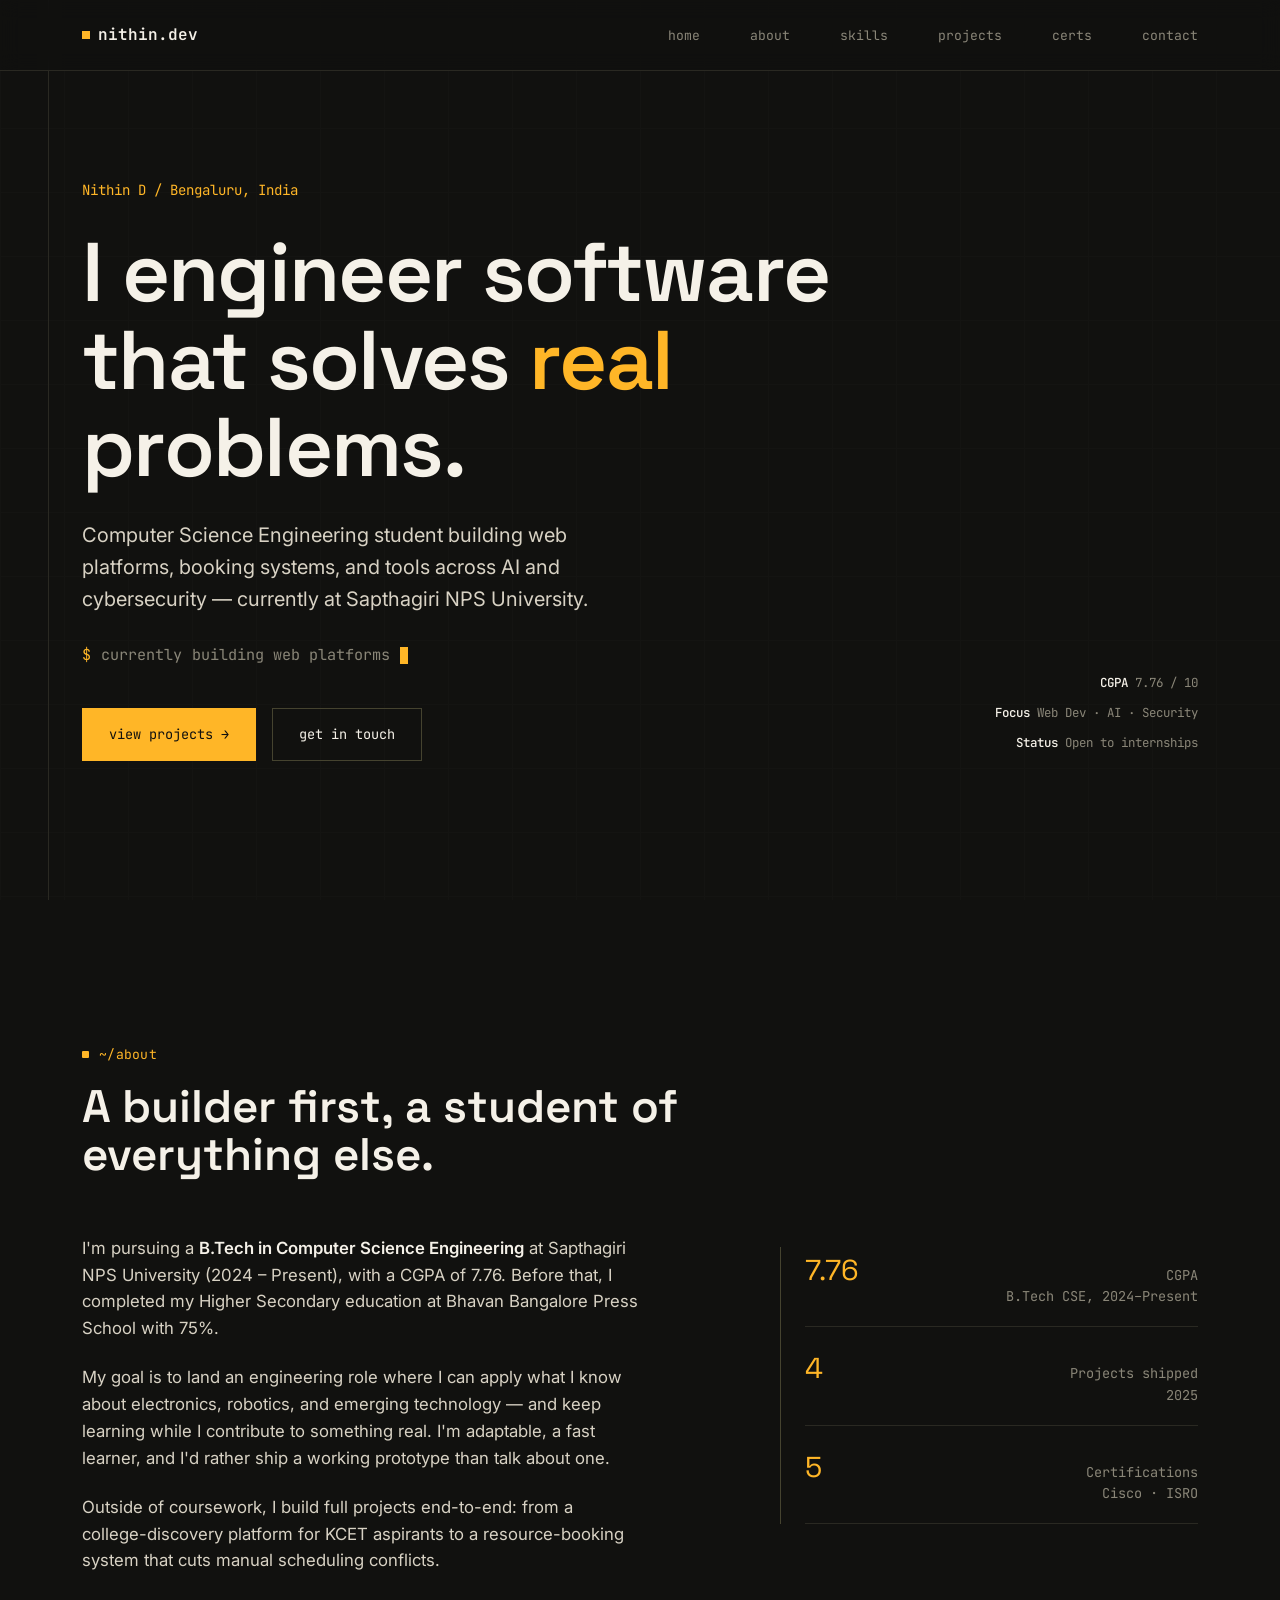
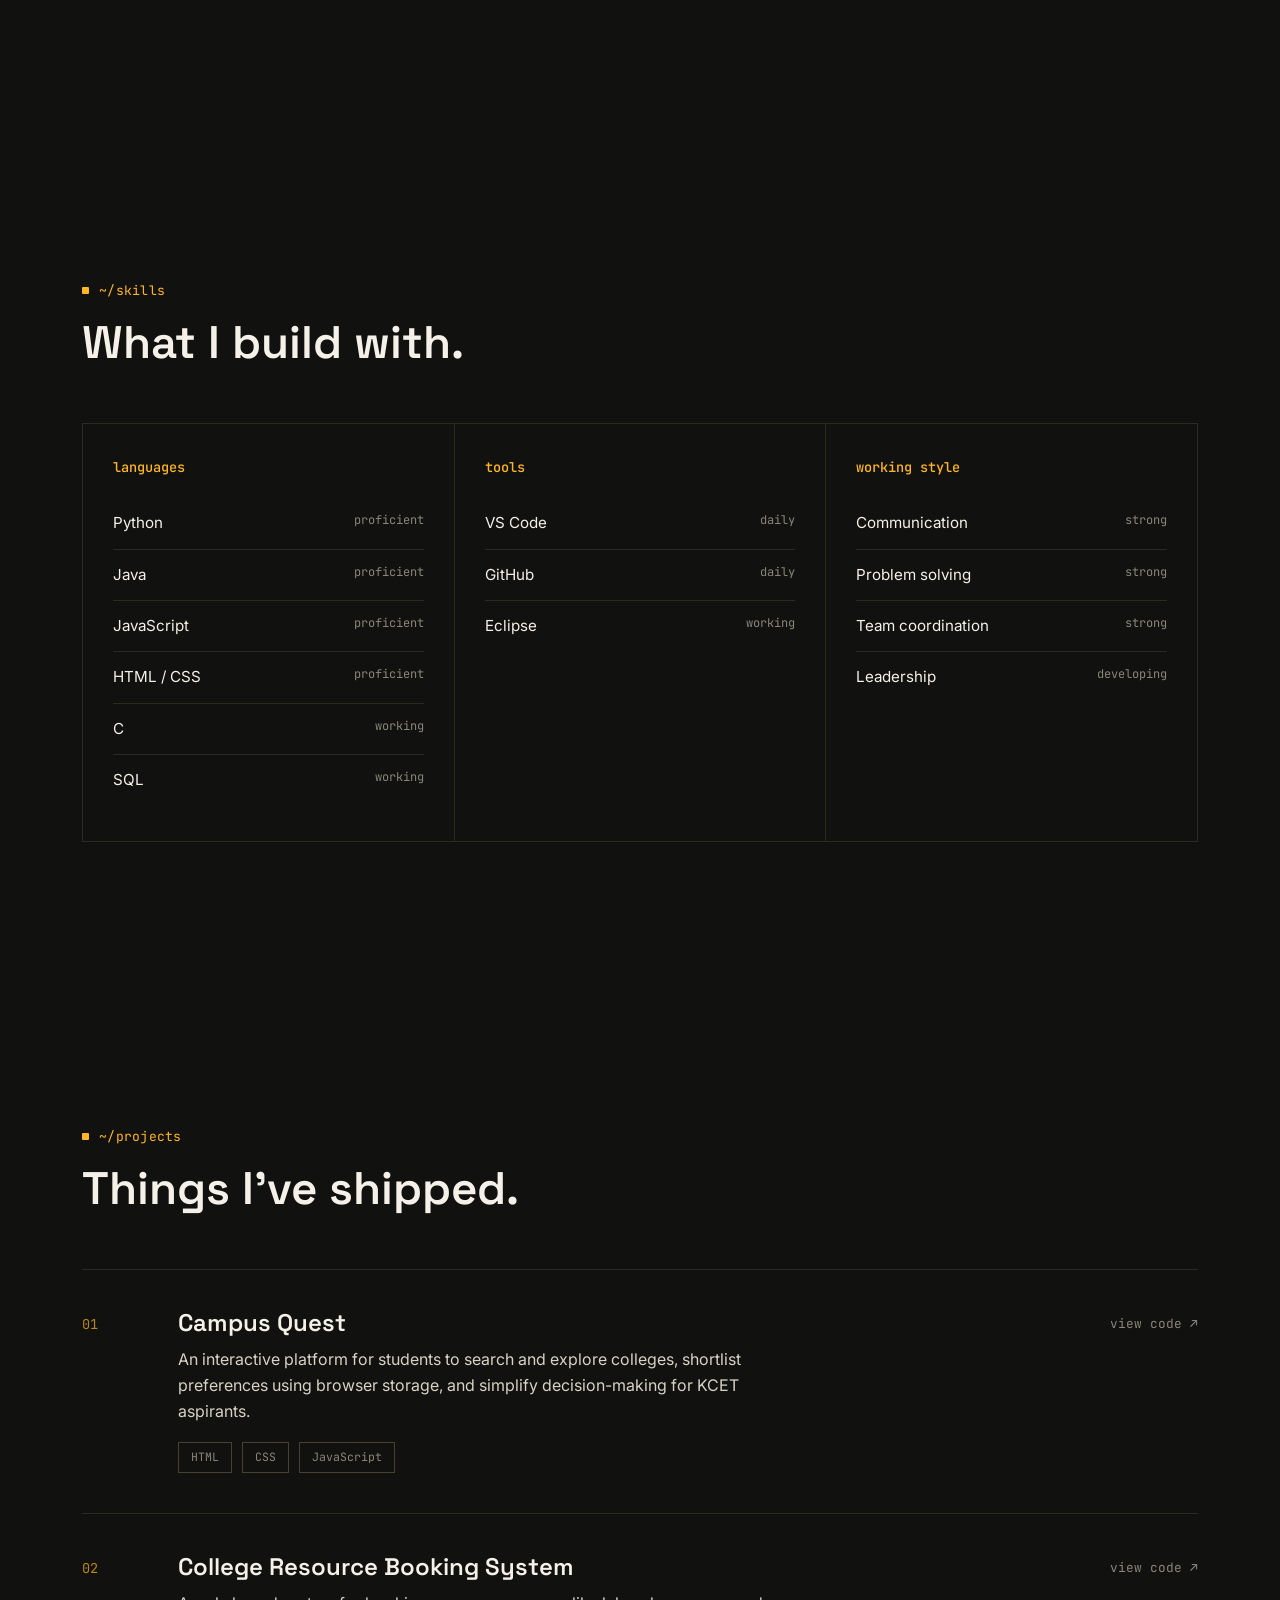
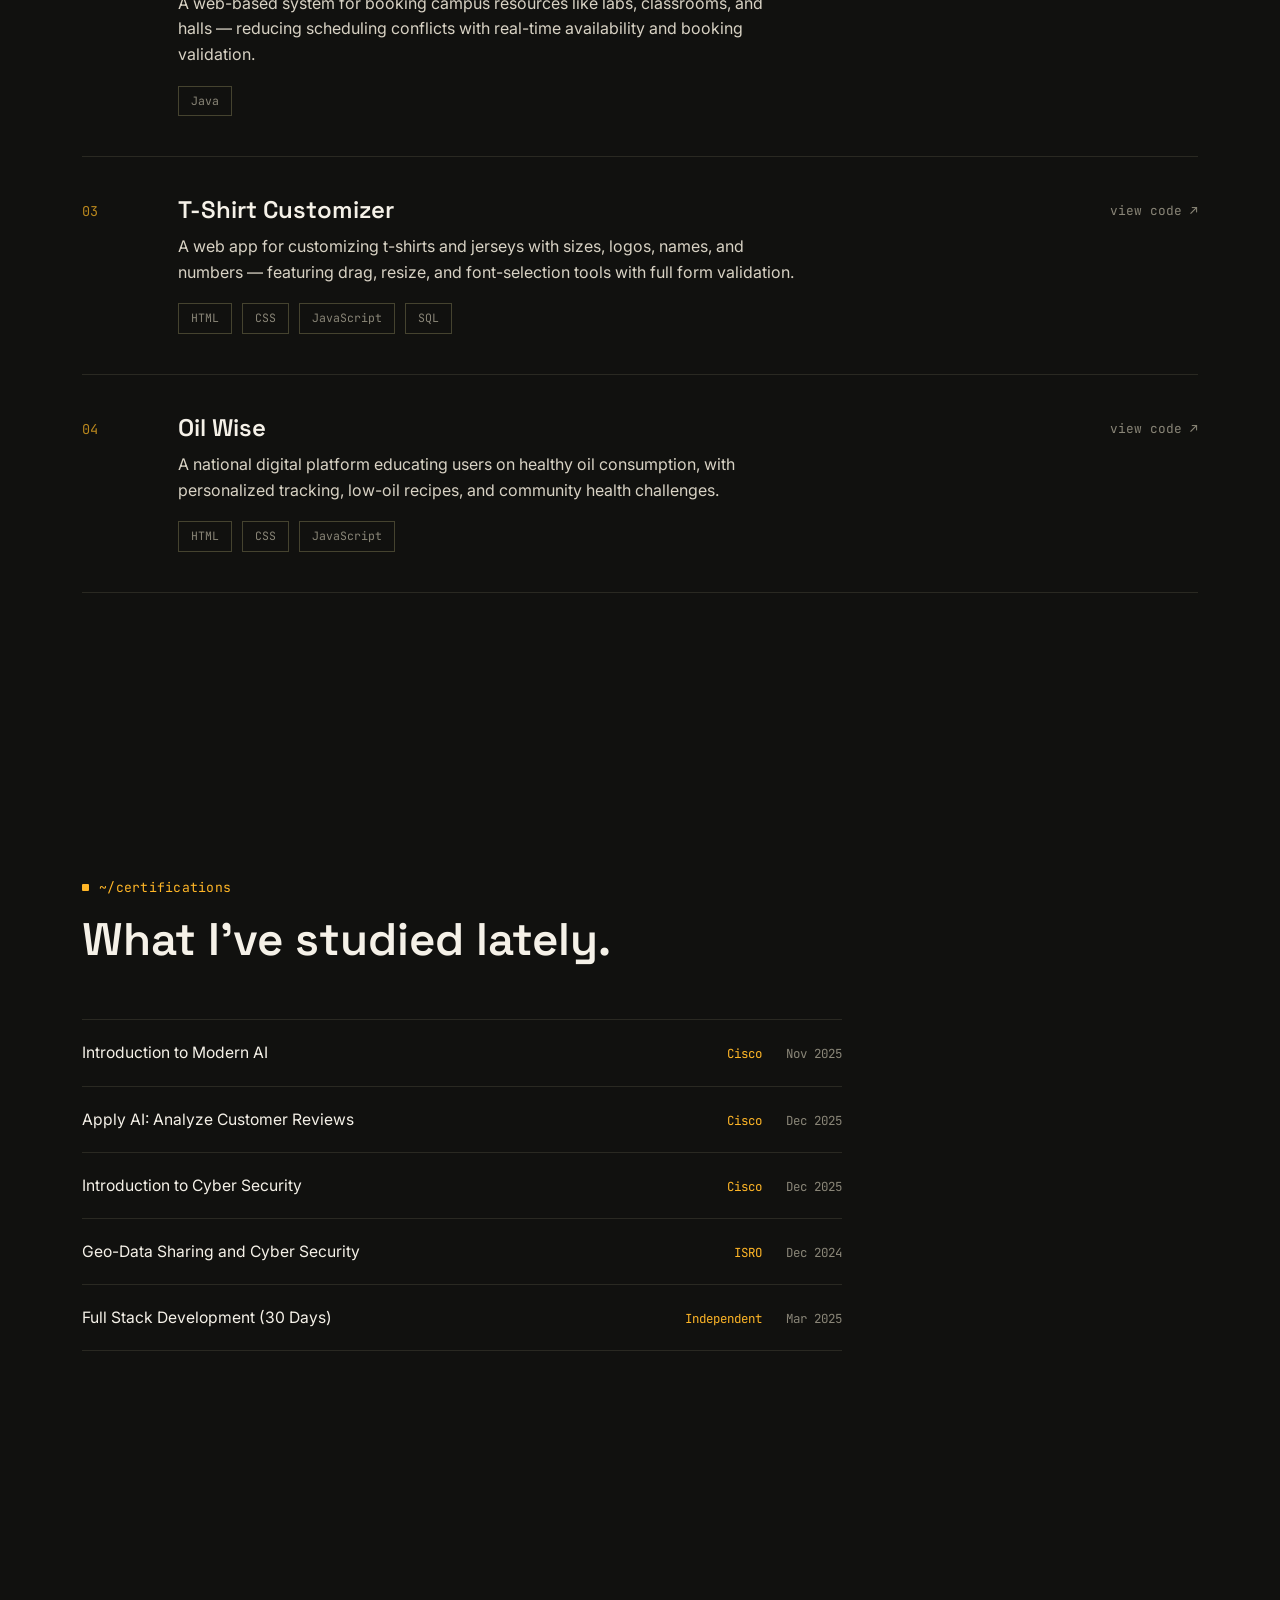
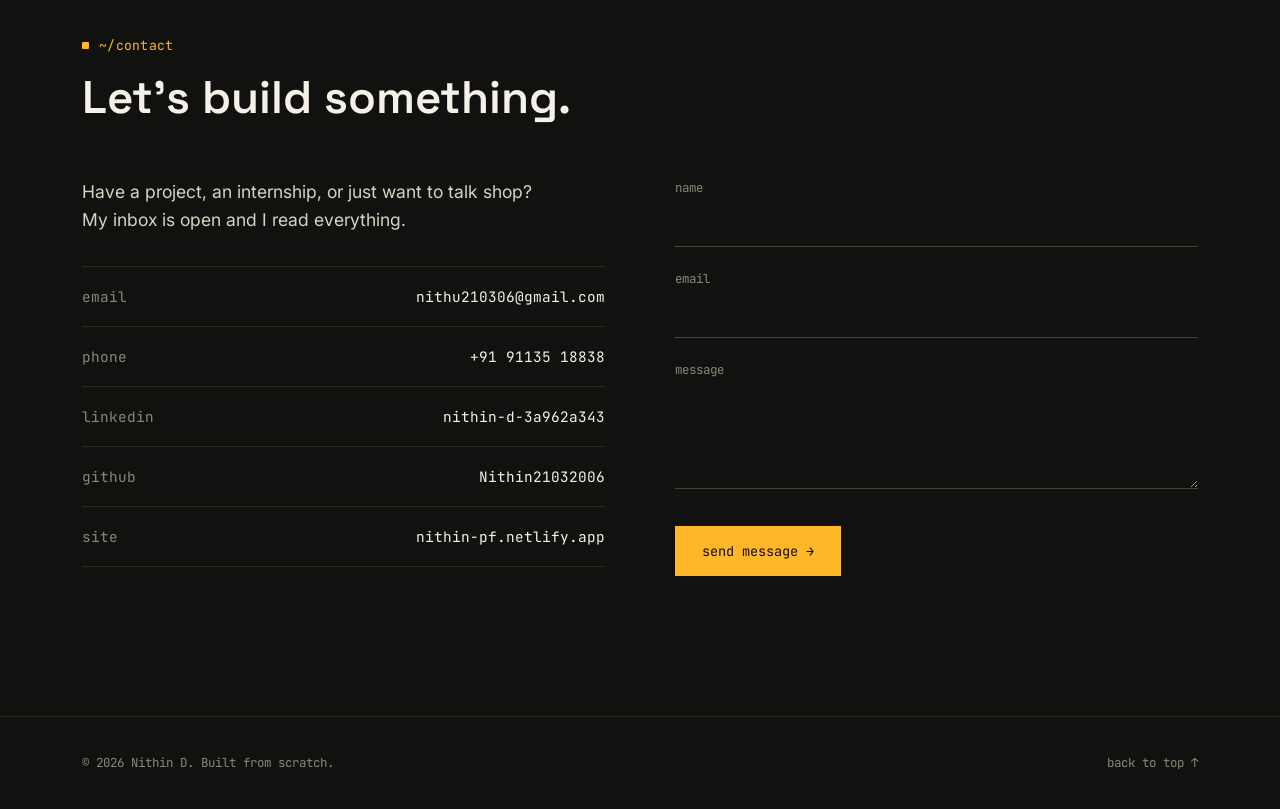
==== index.html @ 2181311d "Add files via upload" ====
<!DOCTYPE html>
<html lang="en">
<head>
<meta charset="UTF-8">
<meta name="viewport" content="width=device-width, initial-scale=1.0">
<title>Nithin D — Software Engineer in Training</title>
<meta name="description" content="Portfolio of Nithin D, a Computer Science Engineering student building web platforms across AI, cybersecurity, and emerging technology.">

<link rel="preconnect" href="https://fonts.googleapis.com">
<link rel="preconnect" href="https://fonts.gstatic.com" crossorigin>
<link href="https://fonts.googleapis.com/css2?family=Space+Grotesk:wght@500;600;700&family=Inter:wght@400;500;600&family=JetBrains+Mono:wght@400;500;600&display=swap" rel="stylesheet">
<link rel="stylesheet" href="style.css">
</head>
<body>

<div class="railguide" aria-hidden="true"></div>

<!-- Navbar -->
<nav class="navbar">
    <div class="nav-container">
        <div class="nav-logo"><a href="#home"><span class="blip" aria-hidden="true"></span>nithin.dev</a></div>
        <ul class="nav-menu" id="nav-menu">
            <li><a href="#home" class="nav-link">home</a></li>
            <li><a href="#about" class="nav-link">about</a></li>
            <li><a href="#skills" class="nav-link">skills</a></li>
            <li><a href="#projects" class="nav-link">projects</a></li>
            <li><a href="#certifications" class="nav-link">certs</a></li>
            <li><a href="#contact" class="nav-link">contact</a></li>
        </ul>
        <div class="nav-toggle" id="nav-toggle" role="button" aria-label="Toggle menu">
            <span class="bar"></span>
            <span class="bar"></span>
            <span class="bar"></span>
        </div>
    </div>
</nav>

<!-- Hero -->
<section class="hero" id="home">
    <div class="container">
        <div class="hero-grid">
            <div>
                <span class="hero-kicker">Nithin D / Bengaluru, India</span>
                <h1 class="hero-title">
                    <span class="line">I engineer software</span>
                    <span class="line">that solves <span class="accent-text">real</span> problems.</span>
                </h1>
                <p class="hero-sub">
                    Computer Science Engineering student building web platforms, booking systems,
                    and tools across AI and cybersecurity — currently at Sapthagiri NPS University.
                </p>
                <div class="status-line">
                    <span class="prompt">$</span>
                    <span>currently</span>
                    <span id="status-text"></span><span class="cursor" aria-hidden="true"></span>
                </div>
                <div class="hero-actions">
                    <a href="#projects" class="btn btn-primary">view projects →</a>
                    <a href="#contact" class="btn btn-secondary">get in touch</a>
                </div>
            </div>
            <div class="hero-meta">
                <span><strong>CGPA</strong> 7.76 / 10</span>
                <span><strong>Focus</strong> Web Dev · AI · Security</span>
                <span><strong>Status</strong> Open to internships</span>
            </div>
        </div>
    </div>
</section>

<!-- About -->
<section id="about">
    <div class="container">
        <span class="path-label">~/about</span>
        <h2 class="section-heading reveal">A builder first, a student of everything else.</h2>
        <div class="about-grid">
            <div class="about-text reveal">
                <p>
                    I'm pursuing a <strong>B.Tech in Computer Science Engineering</strong> at Sapthagiri NPS
                    University (2024 – Present), with a CGPA of 7.76. Before that, I completed my Higher
                    Secondary education at Bhavan Bangalore Press School with 75%.
                </p>
                <p>
                    My goal is to land an engineering role where I can apply what I know about electronics,
                    robotics, and emerging technology — and keep learning while I contribute to something real.
                    I'm adaptable, a fast learner, and I'd rather ship a working prototype than talk about one.
                </p>
                <p>
                    Outside of coursework, I build full projects end-to-end: from a college-discovery platform
                    for KCET aspirants to a resource-booking system that cuts manual scheduling conflicts.
                </p>
            </div>
            <div class="reveal">
                <div class="stat-block">
                    <div class="stat-row">
                        <span class="num">7.76</span>
                        <span class="label">CGPA<br>B.Tech CSE, 2024–Present</span>
                    </div>
                    <div class="stat-row">
                        <span class="num">4</span>
                        <span class="label">Projects shipped<br>2025</span>
                    </div>
                    <div class="stat-row">
                        <span class="num">5</span>
                        <span class="label">Certifications<br>Cisco · ISRO</span>
                    </div>
                </div>
            </div>
        </div>
    </div>
</section>

<!-- Skills -->
<section id="skills">
    <div class="container">
        <span class="path-label">~/skills</span>
        <h2 class="section-heading reveal">What I build with.</h2>
        <div class="skills-grid reveal">
            <div class="skill-col">
                <h3>languages</h3>
                <div class="skill-tag-list">
                    <div class="skill-tag-row"><span>Python</span><span class="lvl">proficient</span></div>
                    <div class="skill-tag-row"><span>Java</span><span class="lvl">proficient</span></div>
                    <div class="skill-tag-row"><span>JavaScript</span><span class="lvl">proficient</span></div>
                    <div class="skill-tag-row"><span>HTML / CSS</span><span class="lvl">proficient</span></div>
                    <div class="skill-tag-row"><span>C</span><span class="lvl">working</span></div>
                    <div class="skill-tag-row"><span>SQL</span><span class="lvl">working</span></div>
                </div>
            </div>
            <div class="skill-col">
                <h3>tools</h3>
                <div class="skill-tag-list">
                    <div class="skill-tag-row"><span>VS Code</span><span class="lvl">daily</span></div>
                    <div class="skill-tag-row"><span>GitHub</span><span class="lvl">daily</span></div>
                    <div class="skill-tag-row"><span>Eclipse</span><span class="lvl">working</span></div>
                </div>
            </div>
            <div class="skill-col">
                <h3>working style</h3>
                <div class="skill-tag-list">
                    <div class="skill-tag-row"><span>Communication</span><span class="lvl">strong</span></div>
                    <div class="skill-tag-row"><span>Problem solving</span><span class="lvl">strong</span></div>
                    <div class="skill-tag-row"><span>Team coordination</span><span class="lvl">strong</span></div>
                    <div class="skill-tag-row"><span>Leadership</span><span class="lvl">developing</span></div>
                </div>
            </div>
        </div>
    </div>
</section>

<!-- Projects -->
<section id="projects">
    <div class="container">
        <span class="path-label">~/projects</span>
        <h2 class="section-heading reveal">Things I've shipped.</h2>
        <div class="project-list">

            <div class="project-row reveal">
                <span class="project-index">01</span>
                <div class="project-body">
                    <h3>Campus Quest</h3>
                    <p>An interactive platform for students to search and explore colleges, shortlist
                    preferences using browser storage, and simplify decision-making for KCET aspirants.</p>
                    <div class="project-tags"><span>HTML</span><span>CSS</span><span>JavaScript</span></div>
                </div>
                <a href="https://github.com/Nithin21032006" target="_blank" rel="noopener" class="project-link">view code ↗</a>
            </div>

            <div class="project-row reveal">
                <span class="project-index">02</span>
                <div class="project-body">
                    <h3>College Resource Booking System</h3>
                    <p>A web-based system for booking campus resources like labs, classrooms, and halls —
                    reducing scheduling conflicts with real-time availability and booking validation.</p>
                    <div class="project-tags"><span>Java</span></div>
                </div>
                <a href="https://github.com/Nithin21032006" target="_blank" rel="noopener" class="project-link">view code ↗</a>
            </div>

            <div class="project-row reveal">
                <span class="project-index">03</span>
                <div class="project-body">
                    <h3>T-Shirt Customizer</h3>
                    <p>A web app for customizing t-shirts and jerseys with sizes, logos, names, and numbers —
                    featuring drag, resize, and font-selection tools with full form validation.</p>
                    <div class="project-tags"><span>HTML</span><span>CSS</span><span>JavaScript</span><span>SQL</span></div>
                </div>
                <a href="https://github.com/Nithin21032006" target="_blank" rel="noopener" class="project-link">view code ↗</a>
            </div>

            <div class="project-row reveal">
                <span class="project-index">04</span>
                <div class="project-body">
                    <h3>Oil Wise</h3>
                    <p>A national digital platform educating users on healthy oil consumption, with
                    personalized tracking, low-oil recipes, and community health challenges.</p>
                    <div class="project-tags"><span>HTML</span><span>CSS</span><span>JavaScript</span></div>
                </div>
                <a href="https://github.com/Nithin21032006" target="_blank" rel="noopener" class="project-link">view code ↗</a>
            </div>

        </div>
    </div>
</section>

<!-- Certifications -->
<section id="certifications">
    <div class="container">
        <span class="path-label">~/certifications</span>
        <h2 class="section-heading reveal">What I've studied lately.</h2>
        <div class="cert-list reveal">
            <div class="cert-row">
                <span>Introduction to Modern AI</span>
                <span class="cert-issuer">Cisco</span>
                <span class="cert-date">Nov 2025</span>
            </div>
            <div class="cert-row">
                <span>Apply AI: Analyze Customer Reviews</span>
                <span class="cert-issuer">Cisco</span>
                <span class="cert-date">Dec 2025</span>
            </div>
            <div class="cert-row">
                <span>Introduction to Cyber Security</span>
                <span class="cert-issuer">Cisco</span>
                <span class="cert-date">Dec 2025</span>
            </div>
            <div class="cert-row">
                <span>Geo-Data Sharing and Cyber Security</span>
                <span class="cert-issuer">ISRO</span>
                <span class="cert-date">Dec 2024</span>
            </div>
            <div class="cert-row">
                <span>Full Stack Development (30 Days)</span>
                <span class="cert-issuer">Independent</span>
                <span class="cert-date">Mar 2025</span>
            </div>
        </div>
    </div>
</section>

<!-- Contact -->
<section id="contact">
    <div class="container">
        <span class="path-label">~/contact</span>
        <h2 class="section-heading reveal">Let's build something.</h2>
        <div class="contact-grid">
            <div class="contact-text reveal">
                <p>Have a project, an internship, or just want to talk shop? My inbox is open and I read everything.</p>
                <div class="contact-channel-list">
                    <a href="mailto:nithu210306@gmail.com" class="contact-channel">
                        <span class="ch-label">email</span>
                        <span>nithu210306@gmail.com</span>
                    </a>
                    <a href="tel:+919113518838" class="contact-channel">
                        <span class="ch-label">phone</span>
                        <span>+91 91135 18838</span>
                    </a>
                    <a href="https://linkedin.com/in/nithin-d-3a962a343/" target="_blank" rel="noopener" class="contact-channel">
                        <span class="ch-label">linkedin</span>
                        <span>nithin-d-3a962a343</span>
                    </a>
                    <a href="https://github.com/Nithin21032006" target="_blank" rel="noopener" class="contact-channel">
                        <span class="ch-label">github</span>
                        <span>Nithin21032006</span>
                    </a>
                    <a href="https://nithin-pf.netlify.app" target="_blank" rel="noopener" class="contact-channel">
                        <span class="ch-label">site</span>
                        <span>nithin-pf.netlify.app</span>
                    </a>
                </div>
            </div>
            <form id="contactForm" class="contact-form reveal">
                <div class="form-field">
                    <label for="name">name</label>
                    <input type="text" id="name" name="name" required>
                </div>
                <div class="form-field">
                    <label for="email">email</label>
                    <input type="email" id="email" name="email" required>
                </div>
                <div class="form-field">
                    <label for="message">message</label>
                    <textarea id="message" name="message" rows="4" required></textarea>
                </div>
                <button type="submit" class="btn btn-primary">send message →</button>
            </form>
        </div>
    </div>
</section>

<!-- Footer -->
<footer class="footer">
    <div class="container footer-content">
        <span>© 2026 Nithin D. Built from scratch.</span>
        <a href="#home">back to top ↑</a>
    </div>
</footer>

<button class="back-to-top" id="backToTop" aria-label="Back to top">↑</button>

<script src="script.js"></script>
</body>
</html>
---- style.css ----
/* ============================================
   TOKENS
============================================ */
:root {
    --bg: #11110f;
    --bg-raised: #181712;
    --paper: #f5f1e8;
    --paper-dim: #d8d2c4;
    --accent: #ffb627;
    --accent-dim: #b9871d;
    --line: #2a2922;
    --line-bright: #45432f;
    --muted: #8a8678;

    --font-display: 'Space Grotesk', 'Inter', sans-serif;
    --font-body: 'Inter', sans-serif;
    --font-mono: 'JetBrains Mono', monospace;

    --ease: cubic-bezier(0.16, 1, 0.3, 1);
}

* { margin: 0; padding: 0; box-sizing: border-box; }

html { scroll-behavior: smooth; }

@media (prefers-reduced-motion: reduce) {
    html { scroll-behavior: auto; }
    *, *::before, *::after { animation-duration: 0.01ms !important; animation-iteration-count: 1 !important; transition-duration: 0.01ms !important; }
}

body {
    background: var(--bg);
    color: var(--paper);
    font-family: var(--font-body);
    line-height: 1.6;
    overflow-x: hidden;
    position: relative;
}

/* faint grid texture across the whole page */
body::before {
    content: '';
    position: fixed;
    inset: 0;
    background-image:
        linear-gradient(var(--line) 1px, transparent 1px),
        linear-gradient(90deg, var(--line) 1px, transparent 1px);
    background-size: 64px 64px;
    opacity: 0.18;
    pointer-events: none;
    z-index: 0;
}

a { color: inherit; text-decoration: none; }

::selection { background: var(--accent); color: var(--bg); }

:focus-visible {
    outline: 2px solid var(--accent);
    outline-offset: 3px;
}

.container {
    width: 100%;
    max-width: 1180px;
    margin: 0 auto;
    padding: 0 32px;
    position: relative;
    z-index: 1;
}

/* the vertical rule that runs the length of the page, terminal-sidebar style */
.railguide {
    position: fixed;
    top: 0;
    bottom: 0;
    left: 48px;
    width: 1px;
    background: var(--line);
    z-index: 1;
}

@media (max-width: 900px) {
    .railguide { display: none; }
}

/* eyebrow / path-style label, e.g. ~/about */
.path-label {
    font-family: var(--font-mono);
    font-size: 0.82rem;
    color: var(--accent);
    letter-spacing: 0.02em;
    display: inline-flex;
    align-items: center;
    gap: 10px;
    margin-bottom: 18px;
}

.path-label::before {
    content: '';
    width: 7px;
    height: 7px;
    background: var(--accent);
    border-radius: 1px;
}

section { padding: 140px 0; position: relative; z-index: 1; }

h1, h2, h3, h4 { font-family: var(--font-display); font-weight: 600; line-height: 1.05; color: var(--paper); }

h2.section-heading {
    font-size: clamp(2rem, 4vw, 2.85rem);
    margin-bottom: 56px;
    max-width: 640px;
}

p { color: var(--paper-dim); }

/* ============================================
   NAVBAR
============================================ */
.navbar {
    position: fixed;
    top: 0; left: 0; right: 0;
    z-index: 1000;
    background: rgba(17, 17, 15, 0.82);
    backdrop-filter: blur(10px);
    border-bottom: 1px solid var(--line);
}

.nav-container {
    display: flex;
    align-items: center;
    justify-content: space-between;
    padding: 22px 32px;
    max-width: 1180px;
    margin: 0 auto;
}

.nav-logo a {
    font-family: var(--font-mono);
    font-weight: 600;
    font-size: 1rem;
    color: var(--paper);
    display: flex;
    align-items: center;
    gap: 8px;
}

.nav-logo .blip {
    width: 8px; height: 8px;
    background: var(--accent);
    display: inline-block;
    animation: blink 1.6s step-start infinite;
}

@keyframes blink { 50% { opacity: 0; } }

.nav-menu {
    display: flex;
    gap: 38px;
    list-style: none;
}

.nav-link {
    font-family: var(--font-mono);
    font-size: 0.82rem;
    color: var(--muted);
    position: relative;
    padding: 4px 0;
    transition: color 0.25s var(--ease);
}

.nav-link::before { content: '#'; color: var(--accent); margin-right: 4px; opacity: 0; transition: opacity 0.25s var(--ease); }

.nav-link:hover { color: var(--paper); }
.nav-link:hover::before { opacity: 1; }

.nav-toggle {
    display: none;
    flex-direction: column;
    gap: 5px;
    cursor: pointer;
    z-index: 1001;
}

.nav-toggle .bar {
    width: 24px; height: 2px;
    background: var(--paper);
    transition: var(--ease) 0.3s;
}

.nav-toggle.active .bar:nth-child(1) { transform: translateY(7px) rotate(45deg); }
.nav-toggle.active .bar:nth-child(2) { opacity: 0; }
.nav-toggle.active .bar:nth-child(3) { transform: translateY(-7px) rotate(-45deg); }

@media (max-width: 860px) {
    .nav-menu {
        position: fixed;
        top: 0; right: -100%;
        width: min(78%, 320px);
        height: 100vh;
        background: var(--bg-raised);
        border-left: 1px solid var(--line);
        flex-direction: column;
        justify-content: center;
        align-items: flex-start;
        gap: 28px;
        padding: 0 48px;
        transition: right 0.4s var(--ease);
    }
    .nav-menu.active { right: 0; }
    .nav-toggle { display: flex; }
}

/* ============================================
   HERO
============================================ */
.hero {
    min-height: 100vh;
    display: flex;
    align-items: center;
    padding-top: 120px;
    padding-bottom: 80px;
}

.hero-grid {
    display: grid;
    grid-template-columns: 1fr auto;
    gap: 60px;
    align-items: end;
}

.hero-kicker {
    font-family: var(--font-mono);
    font-size: 0.88rem;
    color: var(--accent);
    margin-bottom: 28px;
    display: block;
}

.hero-title {
    font-size: clamp(2.6rem, 7vw, 5.2rem);
    letter-spacing: -0.02em;
    margin-bottom: 28px;
}

.hero-title .line { display: block; }
.hero-title .accent-text { color: var(--accent); }

.hero-sub {
    font-size: clamp(1.05rem, 1.6vw, 1.25rem);
    max-width: 560px;
    margin-bottom: 16px;
}

/* the terminal status line — signature element */
.status-line {
    font-family: var(--font-mono);
    font-size: 0.95rem;
    color: var(--muted);
    margin: 28px 0 40px;
    display: flex;
    align-items: center;
    gap: 10px;
}

.status-line .prompt { color: var(--accent); }
.status-line .cursor {
    display: inline-block;
    width: 8px; height: 1.1em;
    background: var(--accent);
    animation: blink 1s step-start infinite;
    vertical-align: middle;
}

.hero-actions { display: flex; gap: 16px; flex-wrap: wrap; }

.btn {
    font-family: var(--font-mono);
    font-size: 0.85rem;
    display: inline-flex;
    align-items: center;
    gap: 10px;
    padding: 15px 26px;
    border: 1px solid var(--line-bright);
    background: transparent;
    color: var(--paper);
    cursor: pointer;
    transition: all 0.3s var(--ease);
    white-space: nowrap;
}

.btn-primary {
    background: var(--accent);
    color: var(--bg);
    border-color: var(--accent);
}

.btn-primary:hover { background: var(--paper); border-color: var(--paper); transform: translateY(-2px); }

.btn-secondary:hover {
    border-color: var(--accent);
    color: var(--accent);
    transform: translateY(-2px);
}

.hero-meta {
    font-family: var(--font-mono);
    font-size: 0.78rem;
    color: var(--muted);
    text-align: right;
    display: flex;
    flex-direction: column;
    gap: 10px;
    padding-bottom: 8px;
}

.hero-meta strong { color: var(--paper); font-weight: 500; }

@media (max-width: 860px) {
    .hero-grid { grid-template-columns: 1fr; }
    .hero-meta { text-align: left; flex-direction: row; flex-wrap: wrap; gap: 18px; }
}

/* ============================================
   ABOUT
============================================ */
.about-grid {
    display: grid;
    grid-template-columns: 1.2fr 0.8fr;
    gap: 70px;
}

.about-text p { font-size: 1.05rem; margin-bottom: 22px; max-width: 560px; }

.about-text strong { color: var(--paper); font-weight: 600; }

.stat-block {
    border-left: 1px solid var(--line-bright);
    padding-left: 24px;
    margin-top: 12px;
}

.stat-row {
    display: flex;
    justify-content: space-between;
    align-items: baseline;
    padding: 18px 0;
    border-bottom: 1px solid var(--line);
    font-family: var(--font-mono);
    font-size: 0.85rem;
}

.stat-row:first-child { padding-top: 0; }

.stat-row .num {
    font-family: var(--font-display);
    font-size: 1.8rem;
    color: var(--accent);
}

.stat-row .label { color: var(--muted); text-align: right; }

@media (max-width: 860px) {
    .about-grid { grid-template-columns: 1fr; gap: 40px; }
}

/* ============================================
   SKILLS
============================================ */
.skills-grid {
    display: grid;
    grid-template-columns: repeat(3, 1fr);
    gap: 1px;
    background: var(--line);
    border: 1px solid var(--line);
}

.skill-col {
    background: var(--bg);
    padding: 36px 30px;
}

.skill-col h3 {
    font-family: var(--font-mono);
    font-size: 0.85rem;
    color: var(--accent);
    text-transform: lowercase;
    margin-bottom: 24px;
    font-weight: 500;
}

.skill-tag-list { display: flex; flex-direction: column; gap: 0; }

.skill-tag-row {
    display: flex;
    justify-content: space-between;
    padding: 13px 0;
    border-bottom: 1px solid var(--line);
    font-size: 0.95rem;
    transition: padding-left 0.25s var(--ease);
}

.skill-tag-row:last-child { border-bottom: none; }

.skill-tag-row:hover { padding-left: 6px; color: var(--paper); }

.skill-tag-row .lvl {
    font-family: var(--font-mono);
    font-size: 0.75rem;
    color: var(--muted);
}

@media (max-width: 860px) {
    .skills-grid { grid-template-columns: 1fr; }
}

/* ============================================
   PROJECTS
============================================ */
.project-list { display: flex; flex-direction: column; }

.project-row {
    display: grid;
    grid-template-columns: 64px 1fr auto;
    gap: 32px;
    align-items: start;
    padding: 40px 0;
    border-bottom: 1px solid var(--line);
    transition: background 0.3s var(--ease);
    position: relative;
}

.project-row:first-child { border-top: 1px solid var(--line); }

.project-row:hover { background: rgba(255, 182, 39, 0.04); }

.project-index {
    font-family: var(--font-mono);
    font-size: 0.85rem;
    color: var(--accent-dim);
    padding-top: 4px;
}

.project-body h3 {
    font-size: 1.5rem;
    margin-bottom: 12px;
    transition: color 0.25s var(--ease);
}

.project-row:hover .project-body h3 { color: var(--accent); }

.project-body p { max-width: 620px; margin-bottom: 18px; }

.project-tags {
    display: flex;
    gap: 10px;
    flex-wrap: wrap;
}

.project-tags span {
    font-family: var(--font-mono);
    font-size: 0.72rem;
    color: var(--muted);
    border: 1px solid var(--line-bright);
    padding: 5px 12px;
}

.project-link {
    font-family: var(--font-mono);
    font-size: 0.8rem;
    color: var(--muted);
    display: flex;
    align-items: center;
    gap: 8px;
    padding-top: 4px;
    white-space: nowrap;
    transition: color 0.25s var(--ease);
}

.project-row:hover .project-link { color: var(--accent); }

@media (max-width: 700px) {
    .project-row { grid-template-columns: 1fr; gap: 12px; }
    .project-index { padding-top: 0; }
    .project-link { justify-self: start; }
}

/* ============================================
   CERTIFICATIONS
============================================ */
.cert-list { display: flex; flex-direction: column; max-width: 760px; }

.cert-row {
    display: grid;
    grid-template-columns: 1fr auto auto;
    gap: 24px;
    align-items: baseline;
    padding: 20px 0;
    border-bottom: 1px solid var(--line);
    font-size: 0.98rem;
}

.cert-row:first-child { border-top: 1px solid var(--line); }

.cert-row .cert-issuer {
    font-family: var(--font-mono);
    font-size: 0.78rem;
    color: var(--accent);
}

.cert-row .cert-date {
    font-family: var(--font-mono);
    font-size: 0.78rem;
    color: var(--muted);
    white-space: nowrap;
}

@media (max-width: 600px) {
    .cert-row { grid-template-columns: 1fr; gap: 6px; }
}

/* ============================================
   CONTACT
============================================ */
.contact-grid {
    display: grid;
    grid-template-columns: 1fr 1fr;
    gap: 70px;
    align-items: start;
}

.contact-text p { font-size: 1.1rem; max-width: 480px; margin-bottom: 32px; }

.contact-channel-list { display: flex; flex-direction: column; gap: 0; }

.contact-channel {
    display: flex;
    justify-content: space-between;
    padding: 18px 0;
    border-bottom: 1px solid var(--line);
    font-family: var(--font-mono);
    font-size: 0.9rem;
    transition: padding-left 0.25s var(--ease);
}

.contact-channel:first-child { border-top: 1px solid var(--line); }

.contact-channel:hover { padding-left: 6px; color: var(--accent); border-color: var(--accent-dim); }

.contact-channel .ch-label { color: var(--muted); }

.contact-form { display: flex; flex-direction: column; gap: 22px; }

.form-field { position: relative; }

.form-field label {
    display: block;
    font-family: var(--font-mono);
    font-size: 0.78rem;
    color: var(--muted);
    margin-bottom: 8px;
}

.form-field input,
.form-field textarea {
    width: 100%;
    background: transparent;
    border: none;
    border-bottom: 1px solid var(--line-bright);
    color: var(--paper);
    font-family: var(--font-body);
    font-size: 1rem;
    padding: 10px 0;
    transition: border-color 0.25s var(--ease);
}

.form-field input:focus,
.form-field textarea:focus {
    outline: none;
    border-color: var(--accent);
}

.form-field textarea { resize: vertical; min-height: 90px; }

.contact-form .btn { align-self: flex-start; margin-top: 8px; }

@media (max-width: 860px) {
    .contact-grid { grid-template-columns: 1fr; gap: 50px; }
}

/* ============================================
   FOOTER
============================================ */
.footer {
    border-top: 1px solid var(--line);
    padding: 36px 0;
}

.footer-content {
    display: flex;
    justify-content: space-between;
    align-items: center;
    font-family: var(--font-mono);
    font-size: 0.78rem;
    color: var(--muted);
    flex-wrap: wrap;
    gap: 16px;
}

.footer-content a:hover { color: var(--accent); }

/* ============================================
   BACK TO TOP
============================================ */
.back-to-top {
    position: fixed;
    bottom: 28px;
    right: 28px;
    width: 46px;
    height: 46px;
    background: var(--accent);
    color: var(--bg);
    border: none;
    display: flex;
    align-items: center;
    justify-content: center;
    cursor: pointer;
    opacity: 0;
    visibility: hidden;
    transition: opacity 0.3s var(--ease), transform 0.3s var(--ease);
    z-index: 999;
    font-size: 1.1rem;
}

.back-to-top.show { opacity: 1; visibility: visible; }
.back-to-top:hover { transform: translateY(-3px); }

/* ============================================
   SCROLL REVEAL
============================================ */
.reveal {
    opacity: 0;
    transform: translateY(24px);
    transition: opacity 0.7s var(--ease), transform 0.7s var(--ease);
}

.reveal.in-view {
    opacity: 1;
    transform: translateY(0);
}
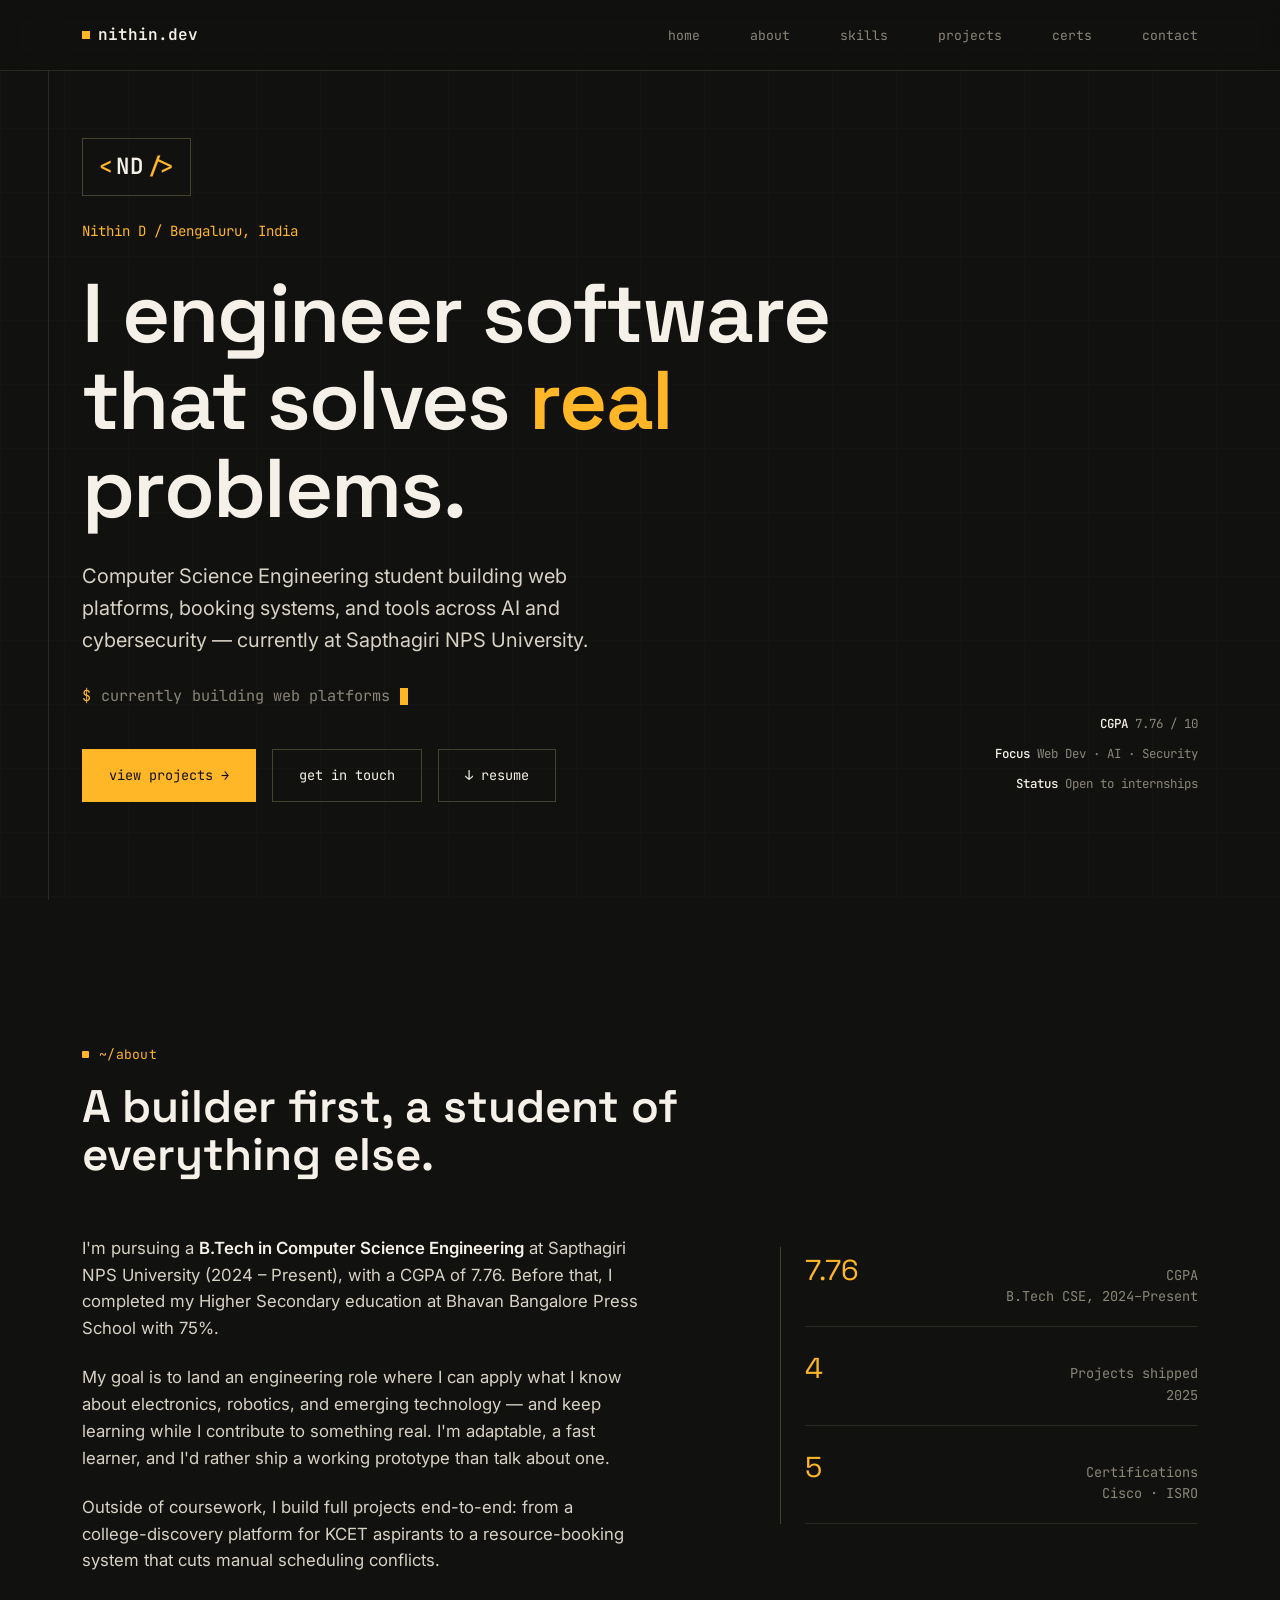
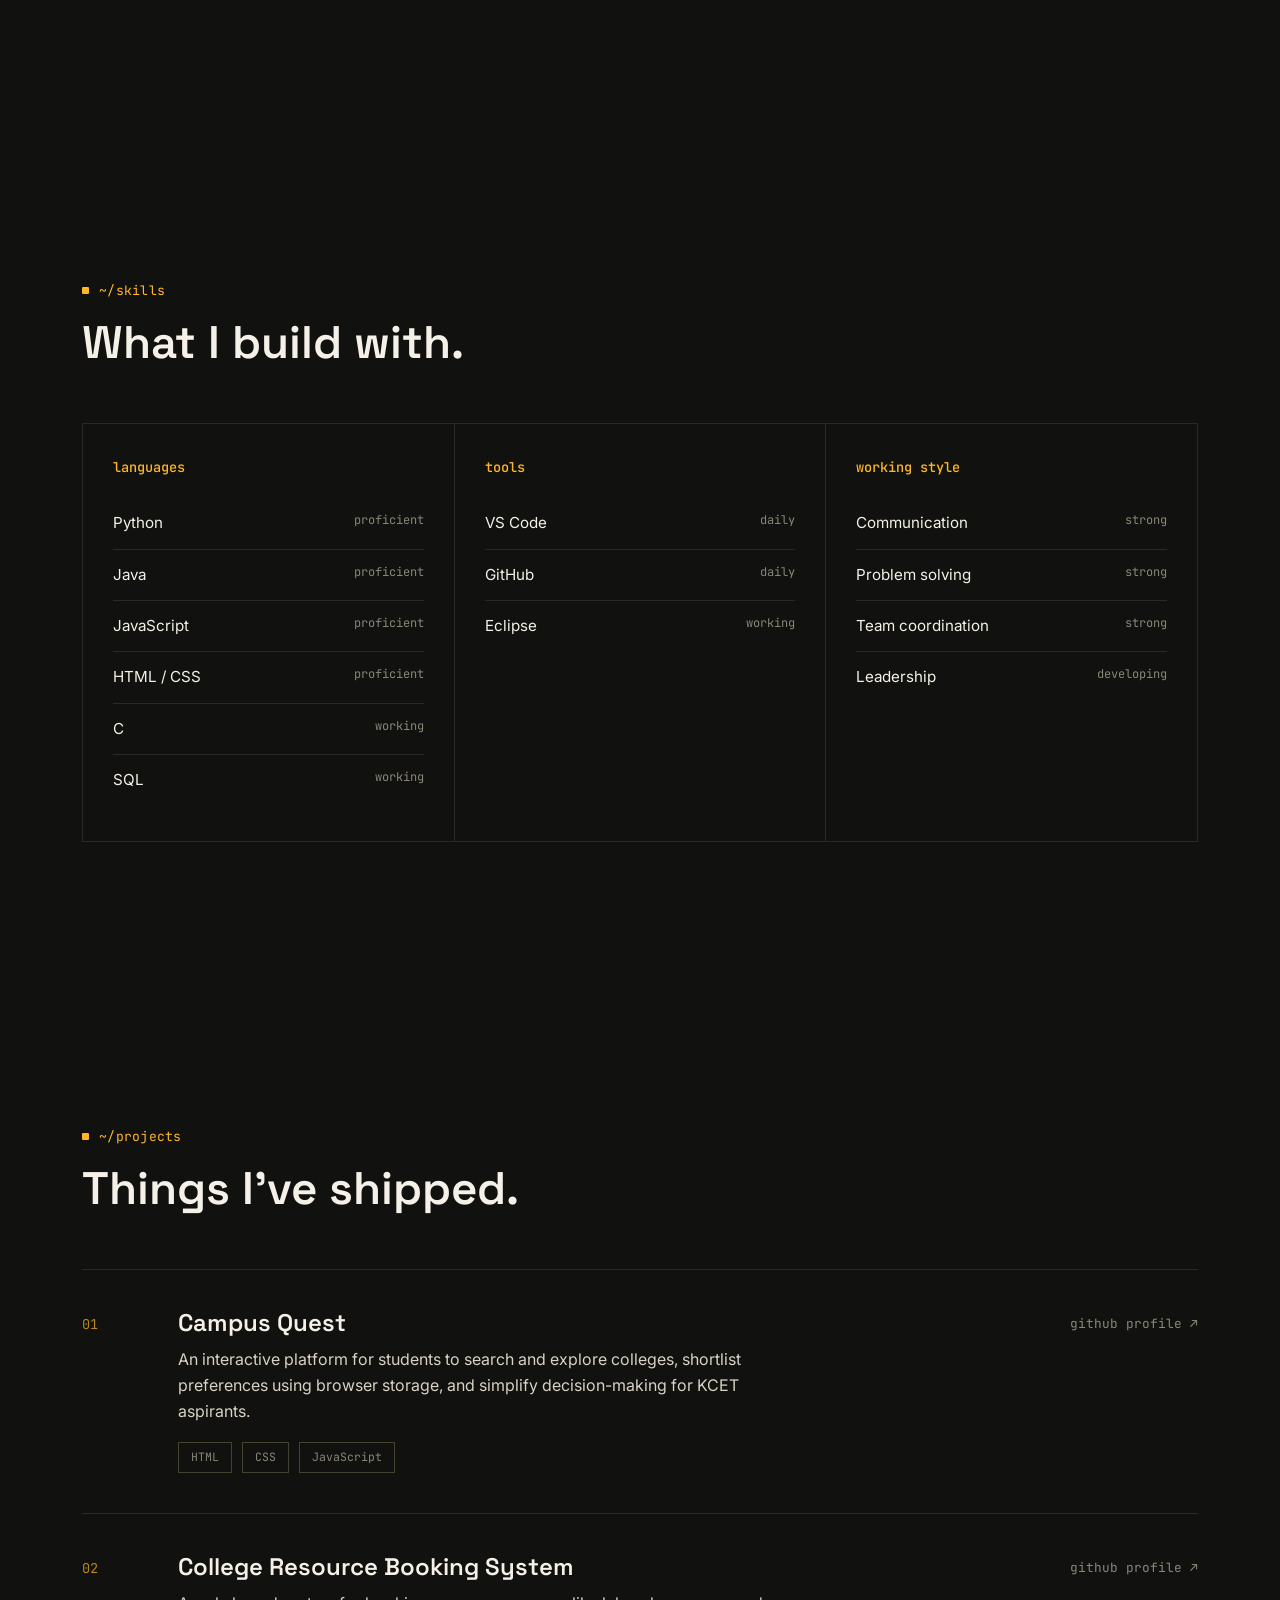
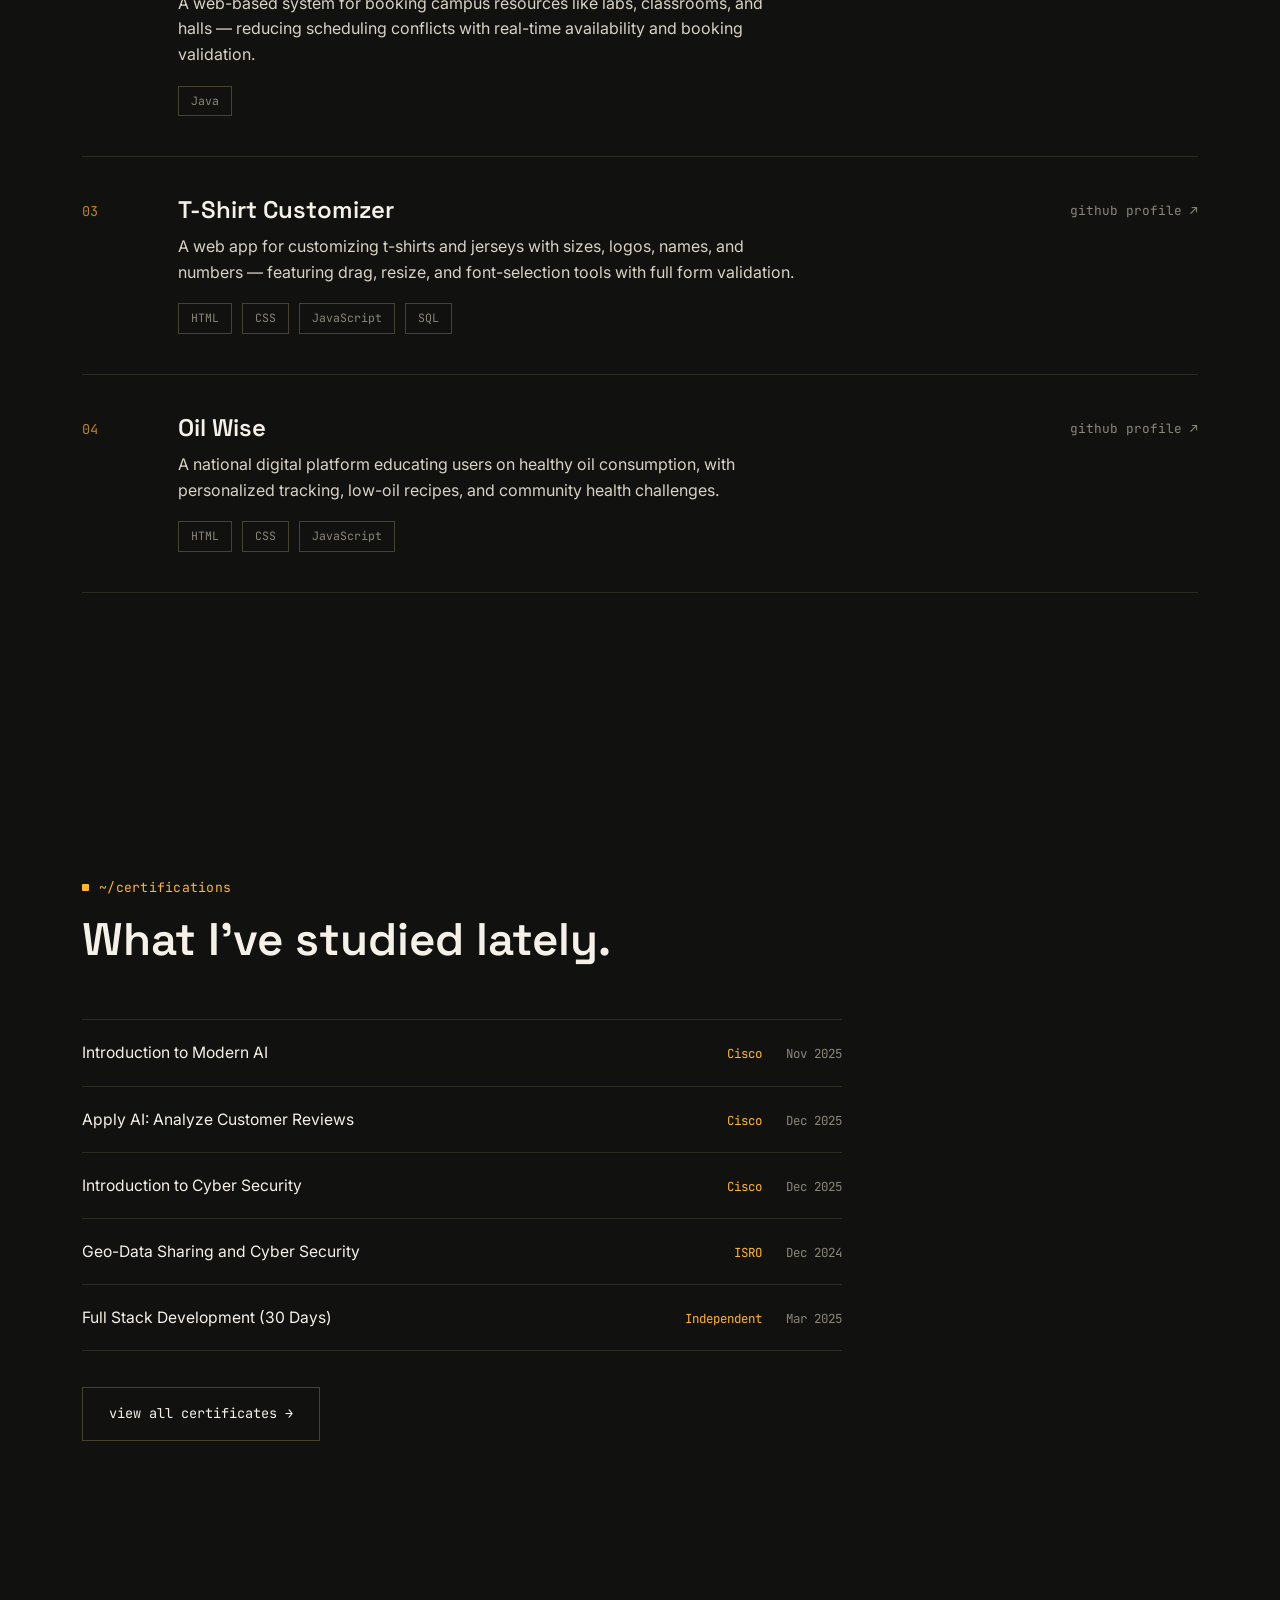
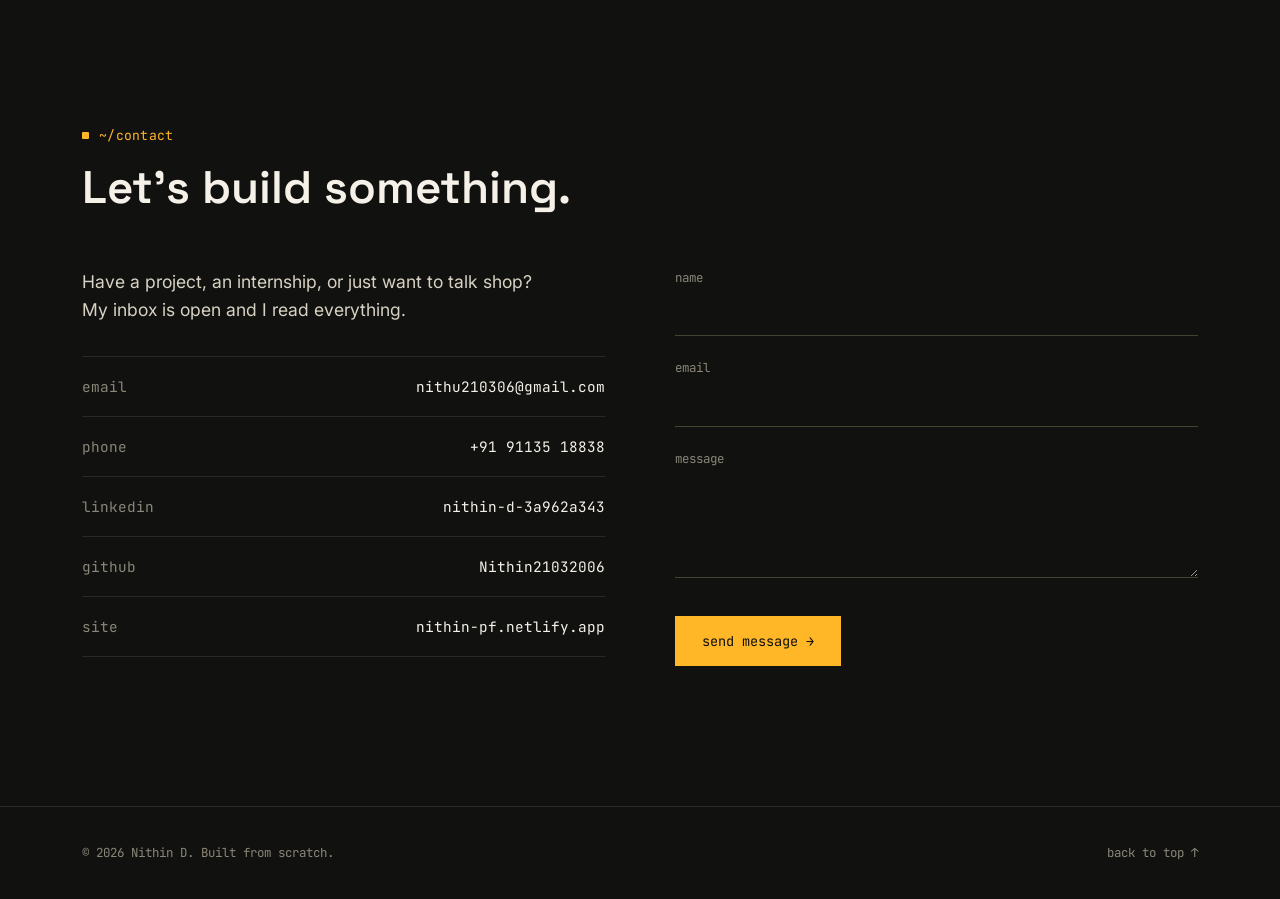
==== commit 1760bcb8: "Add files via upload" ====
--- a/index.html
+++ b/index.html
@@ -5,6 +5,13 @@
 <meta name="viewport" content="width=device-width, initial-scale=1.0">
 <title>Nithin D — Software Engineer in Training</title>
 <meta name="description" content="Portfolio of Nithin D, a Computer Science Engineering student building web platforms across AI, cybersecurity, and emerging technology.">
+
+<!-- Open Graph -->
+<meta property="og:title" content="Nithin D — Software Engineer in Training">
+<meta property="og:description" content="CSE student building web platforms across AI, cybersecurity, and emerging technology.">
+<meta property="og:type" content="website">
+
+<link rel="icon" href="data:image/svg+xml,%3Csvg xmlns='http://www.w3.org/2000/svg' viewBox='0 0 32 32'%3E%3Crect width='32' height='32' fill='%2311110f'/%3E%3Ctext x='16' y='22' font-family='monospace' font-size='18' fill='%23ffb627' text-anchor='middle'%3E%3E_%3C/text%3E%3C/svg%3E">
 
 <link rel="preconnect" href="https://fonts.googleapis.com">
 <link rel="preconnect" href="https://fonts.gstatic.com" crossorigin>
@@ -24,7 +31,7 @@
             <li><a href="#about" class="nav-link">about</a></li>
             <li><a href="#skills" class="nav-link">skills</a></li>
             <li><a href="#projects" class="nav-link">projects</a></li>
-            <li><a href="#certifications" class="nav-link">certs</a></li>
+            <li><a href="certificates.html" class="nav-link">certs</a></li>
             <li><a href="#contact" class="nav-link">contact</a></li>
         </ul>
         <div class="nav-toggle" id="nav-toggle" role="button" aria-label="Toggle menu">
@@ -40,6 +47,11 @@
     <div class="container">
         <div class="hero-grid">
             <div>
+                <div class="hero-mark reveal" aria-hidden="true">
+                    <span class="bracket">&lt;</span>
+                    <span class="initials">ND</span>
+                    <span class="bracket">/&gt;</span>
+                </div>
                 <span class="hero-kicker">Nithin D / Bengaluru, India</span>
                 <h1 class="hero-title">
                     <span class="line">I engineer software</span>
@@ -52,11 +64,13 @@
                 <div class="status-line">
                     <span class="prompt">$</span>
                     <span>currently</span>
-                    <span id="status-text"></span><span class="cursor" aria-hidden="true"></span>
+                    <span id="status-text" aria-hidden="true"></span><span class="cursor" aria-hidden="true"></span>
+                    <span class="sr-only">building web platforms, studying AI and cybersecurity, and open to internship opportunities.</span>
                 </div>
                 <div class="hero-actions">
                     <a href="#projects" class="btn btn-primary">view projects →</a>
                     <a href="#contact" class="btn btn-secondary">get in touch</a>
+                    <a href="Nithin_Resume.pdf" class="btn btn-secondary" download>↓ resume</a>
                 </div>
             </div>
             <div class="hero-meta">
@@ -163,7 +177,7 @@
                     preferences using browser storage, and simplify decision-making for KCET aspirants.</p>
                     <div class="project-tags"><span>HTML</span><span>CSS</span><span>JavaScript</span></div>
                 </div>
-                <a href="https://github.com/Nithin21032006" target="_blank" rel="noopener" class="project-link">view code ↗</a>
+                <a href="https://github.com/Nithin21032006" target="_blank" rel="noopener" class="project-link">github profile ↗</a>
             </div>
 
             <div class="project-row reveal">
@@ -174,7 +188,7 @@
                     reducing scheduling conflicts with real-time availability and booking validation.</p>
                     <div class="project-tags"><span>Java</span></div>
                 </div>
-                <a href="https://github.com/Nithin21032006" target="_blank" rel="noopener" class="project-link">view code ↗</a>
+                <a href="https://github.com/Nithin21032006" target="_blank" rel="noopener" class="project-link">github profile ↗</a>
             </div>
 
             <div class="project-row reveal">
@@ -185,7 +199,7 @@
                     featuring drag, resize, and font-selection tools with full form validation.</p>
                     <div class="project-tags"><span>HTML</span><span>CSS</span><span>JavaScript</span><span>SQL</span></div>
                 </div>
-                <a href="https://github.com/Nithin21032006" target="_blank" rel="noopener" class="project-link">view code ↗</a>
+                <a href="https://github.com/Nithin21032006" target="_blank" rel="noopener" class="project-link">github profile ↗</a>
             </div>
 
             <div class="project-row reveal">
@@ -196,7 +210,7 @@
                     personalized tracking, low-oil recipes, and community health challenges.</p>
                     <div class="project-tags"><span>HTML</span><span>CSS</span><span>JavaScript</span></div>
                 </div>
-                <a href="https://github.com/Nithin21032006" target="_blank" rel="noopener" class="project-link">view code ↗</a>
+                <a href="https://github.com/Nithin21032006" target="_blank" rel="noopener" class="project-link">github profile ↗</a>
             </div>
 
         </div>
@@ -209,32 +223,33 @@
         <span class="path-label">~/certifications</span>
         <h2 class="section-heading reveal">What I've studied lately.</h2>
         <div class="cert-list reveal">
-            <div class="cert-row">
+            <a href="certificates.html" class="cert-row">
                 <span>Introduction to Modern AI</span>
                 <span class="cert-issuer">Cisco</span>
                 <span class="cert-date">Nov 2025</span>
-            </div>
-            <div class="cert-row">
+            </a>
+            <a href="certificates.html" class="cert-row">
                 <span>Apply AI: Analyze Customer Reviews</span>
                 <span class="cert-issuer">Cisco</span>
                 <span class="cert-date">Dec 2025</span>
-            </div>
-            <div class="cert-row">
+            </a>
+            <a href="certificates.html" class="cert-row">
                 <span>Introduction to Cyber Security</span>
                 <span class="cert-issuer">Cisco</span>
                 <span class="cert-date">Dec 2025</span>
-            </div>
-            <div class="cert-row">
+            </a>
+            <a href="certificates.html" class="cert-row">
                 <span>Geo-Data Sharing and Cyber Security</span>
                 <span class="cert-issuer">ISRO</span>
                 <span class="cert-date">Dec 2024</span>
-            </div>
-            <div class="cert-row">
+            </a>
+            <a href="certificates.html" class="cert-row">
                 <span>Full Stack Development (30 Days)</span>
                 <span class="cert-issuer">Independent</span>
                 <span class="cert-date">Mar 2025</span>
-            </div>
-        </div>
+            </a>
+        </div>
+        <a href="certificates.html" class="btn btn-secondary cert-view-all reveal">view all certificates →</a>
     </div>
 </section>
 
--- a/style.css
+++ b/style.css
@@ -58,6 +58,14 @@
 :focus-visible {
     outline: 2px solid var(--accent);
     outline-offset: 3px;
+}
+
+.sr-only {
+    position: absolute;
+    width: 1px; height: 1px;
+    overflow: hidden;
+    clip: rect(0 0 0 0);
+    white-space: nowrap;
 }
 
 .container {
@@ -239,6 +247,22 @@
     display: block;
 }
 
+.hero-mark {
+    display: inline-flex;
+    align-items: center;
+    gap: 4px;
+    font-family: var(--font-mono);
+    font-size: 1.4rem;
+    font-weight: 600;
+    margin-bottom: 24px;
+    padding: 10px 16px;
+    border: 1px solid var(--line-bright);
+    color: var(--paper);
+}
+
+.hero-mark .bracket { color: var(--accent); }
+.hero-mark .initials { letter-spacing: 0.04em; }
+
 .hero-title {
     font-size: clamp(2.6rem, 7vw, 5.2rem);
     letter-spacing: -0.02em;
@@ -274,7 +298,7 @@
     vertical-align: middle;
 }
 
-.hero-actions { display: flex; gap: 16px; flex-wrap: wrap; }
+.hero-actions { display: flex; gap: 16px; flex-wrap: wrap; row-gap: 14px; }
 
 .btn {
     font-family: var(--font-mono);
@@ -500,6 +524,14 @@
     padding: 20px 0;
     border-bottom: 1px solid var(--line);
     font-size: 0.98rem;
+    color: var(--paper);
+    transition: padding-left 0.25s var(--ease), color 0.25s var(--ease);
+}
+
+.cert-row:hover {
+    padding-left: 6px;
+    color: var(--accent);
+    border-color: var(--accent-dim);
 }
 
 .cert-row:first-child { border-top: 1px solid var(--line); }
@@ -515,6 +547,11 @@
     font-size: 0.78rem;
     color: var(--muted);
     white-space: nowrap;
+}
+
+.cert-view-all {
+    display: inline-flex;
+    margin-top: 36px;
 }
 
 @media (max-width: 600px) {
@@ -638,6 +675,127 @@
 .back-to-top:hover { transform: translateY(-3px); }
 
 /* ============================================
+   CERTIFICATES PAGE
+============================================ */
+.nav-link-active { color: var(--accent); }
+.nav-link-active::before { opacity: 1; }
+
+.back-link {
+    font-family: var(--font-mono);
+    font-size: 0.82rem;
+    color: var(--muted);
+    display: inline-flex;
+    margin-bottom: 36px;
+    transition: color 0.25s var(--ease);
+}
+
+.back-link:hover { color: var(--accent); }
+
+.cert-hero {
+    padding: 160px 0 60px;
+}
+
+.cert-hero-sub {
+    font-size: 1.1rem;
+    max-width: 560px;
+    margin-bottom: 48px;
+}
+
+.cert-stat-row {
+    display: flex;
+    gap: 48px;
+    flex-wrap: wrap;
+    border-top: 1px solid var(--line);
+    padding-top: 28px;
+}
+
+.cert-stat {
+    display: flex;
+    flex-direction: column;
+    gap: 6px;
+}
+
+.cert-stat .num {
+    font-family: var(--font-display);
+    font-size: 1.6rem;
+    color: var(--accent);
+}
+
+.cert-stat .label {
+    font-family: var(--font-mono);
+    font-size: 0.75rem;
+    color: var(--muted);
+}
+
+.cert-grid-section { padding: 0 0 140px; }
+
+.cert-grid {
+    display: grid;
+    grid-template-columns: repeat(auto-fit, minmax(300px, 1fr));
+    gap: 1px;
+    background: var(--line);
+    border: 1px solid var(--line);
+}
+
+.cert-card {
+    background: var(--bg);
+    padding: 36px 32px;
+    display: flex;
+    flex-direction: column;
+    transition: background 0.3s var(--ease);
+}
+
+.cert-card:hover { background: rgba(255, 182, 39, 0.04); }
+
+.cert-card-top {
+    display: flex;
+    justify-content: space-between;
+    align-items: baseline;
+    margin-bottom: 18px;
+}
+
+.cert-card-issuer {
+    font-family: var(--font-mono);
+    font-size: 0.78rem;
+    color: var(--accent);
+}
+
+.cert-card-date {
+    font-family: var(--font-mono);
+    font-size: 0.75rem;
+    color: var(--muted);
+}
+
+.cert-card h3 {
+    font-size: 1.3rem;
+    margin-bottom: 14px;
+}
+
+.cert-card p {
+    font-size: 0.95rem;
+    flex-grow: 1;
+    margin-bottom: 22px;
+}
+
+.cert-card-link {
+    font-family: var(--font-mono);
+    font-size: 0.82rem;
+    color: var(--muted);
+    display: flex;
+    flex-direction: column;
+    gap: 4px;
+    transition: color 0.25s var(--ease);
+}
+
+.cert-card:hover .cert-card-link { color: var(--accent); }
+
+.cert-card-note {
+    font-size: 0.68rem;
+    color: var(--line-bright);
+    text-transform: lowercase;
+}
+
+/* ============================================
    SCROLL REVEAL
 ============================================ */
 .reveal {
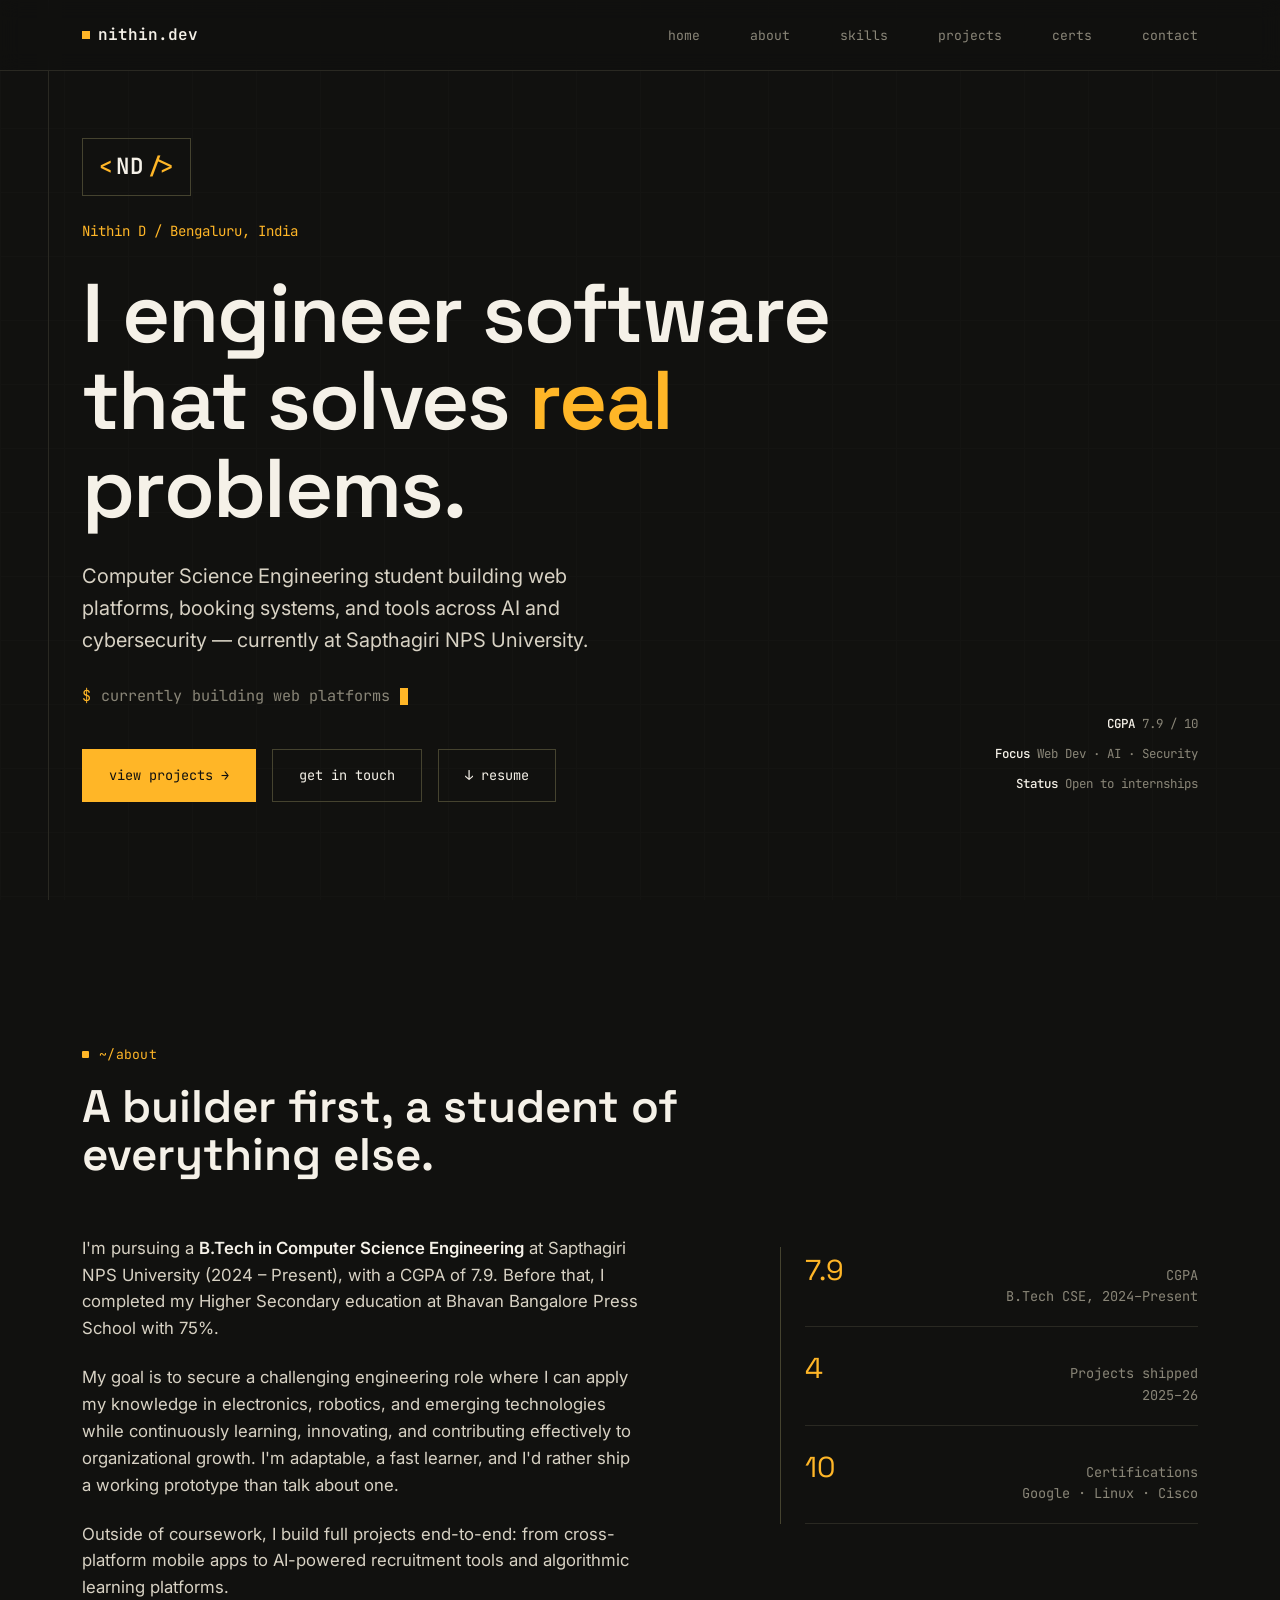
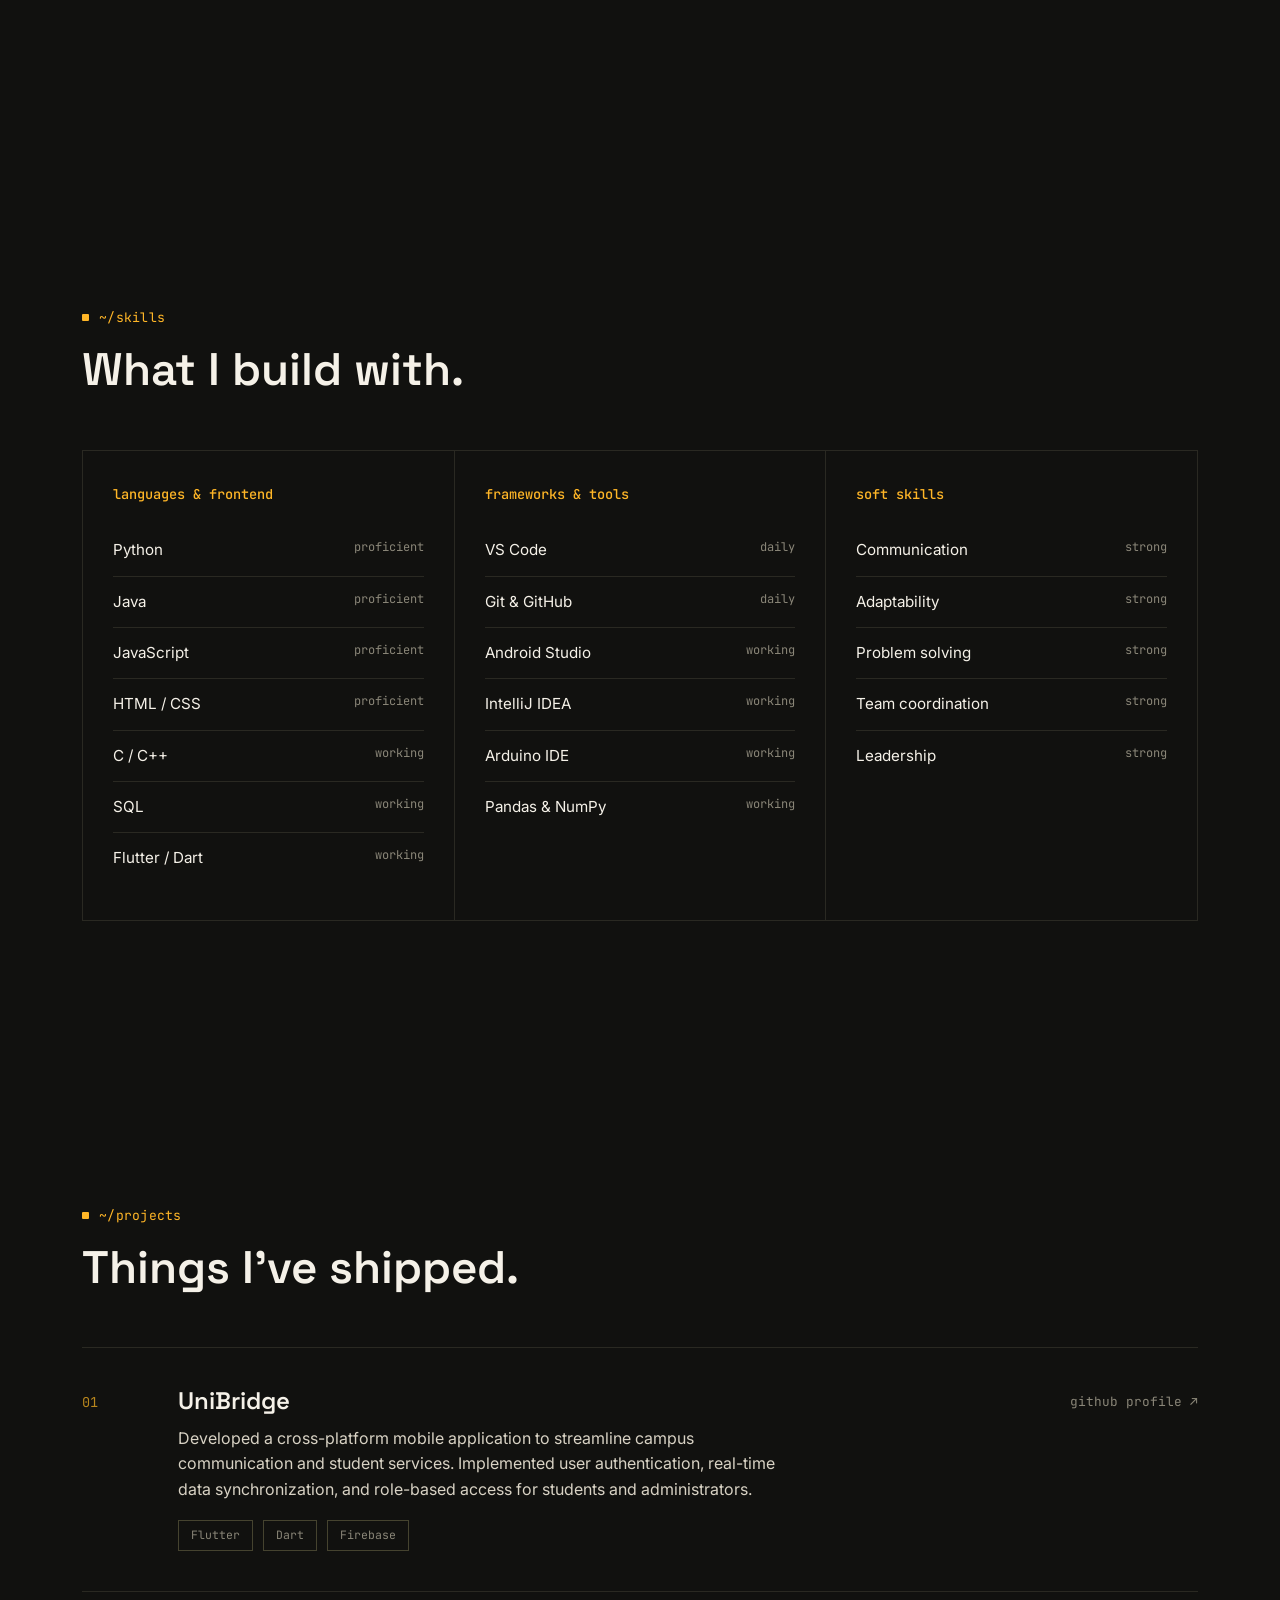
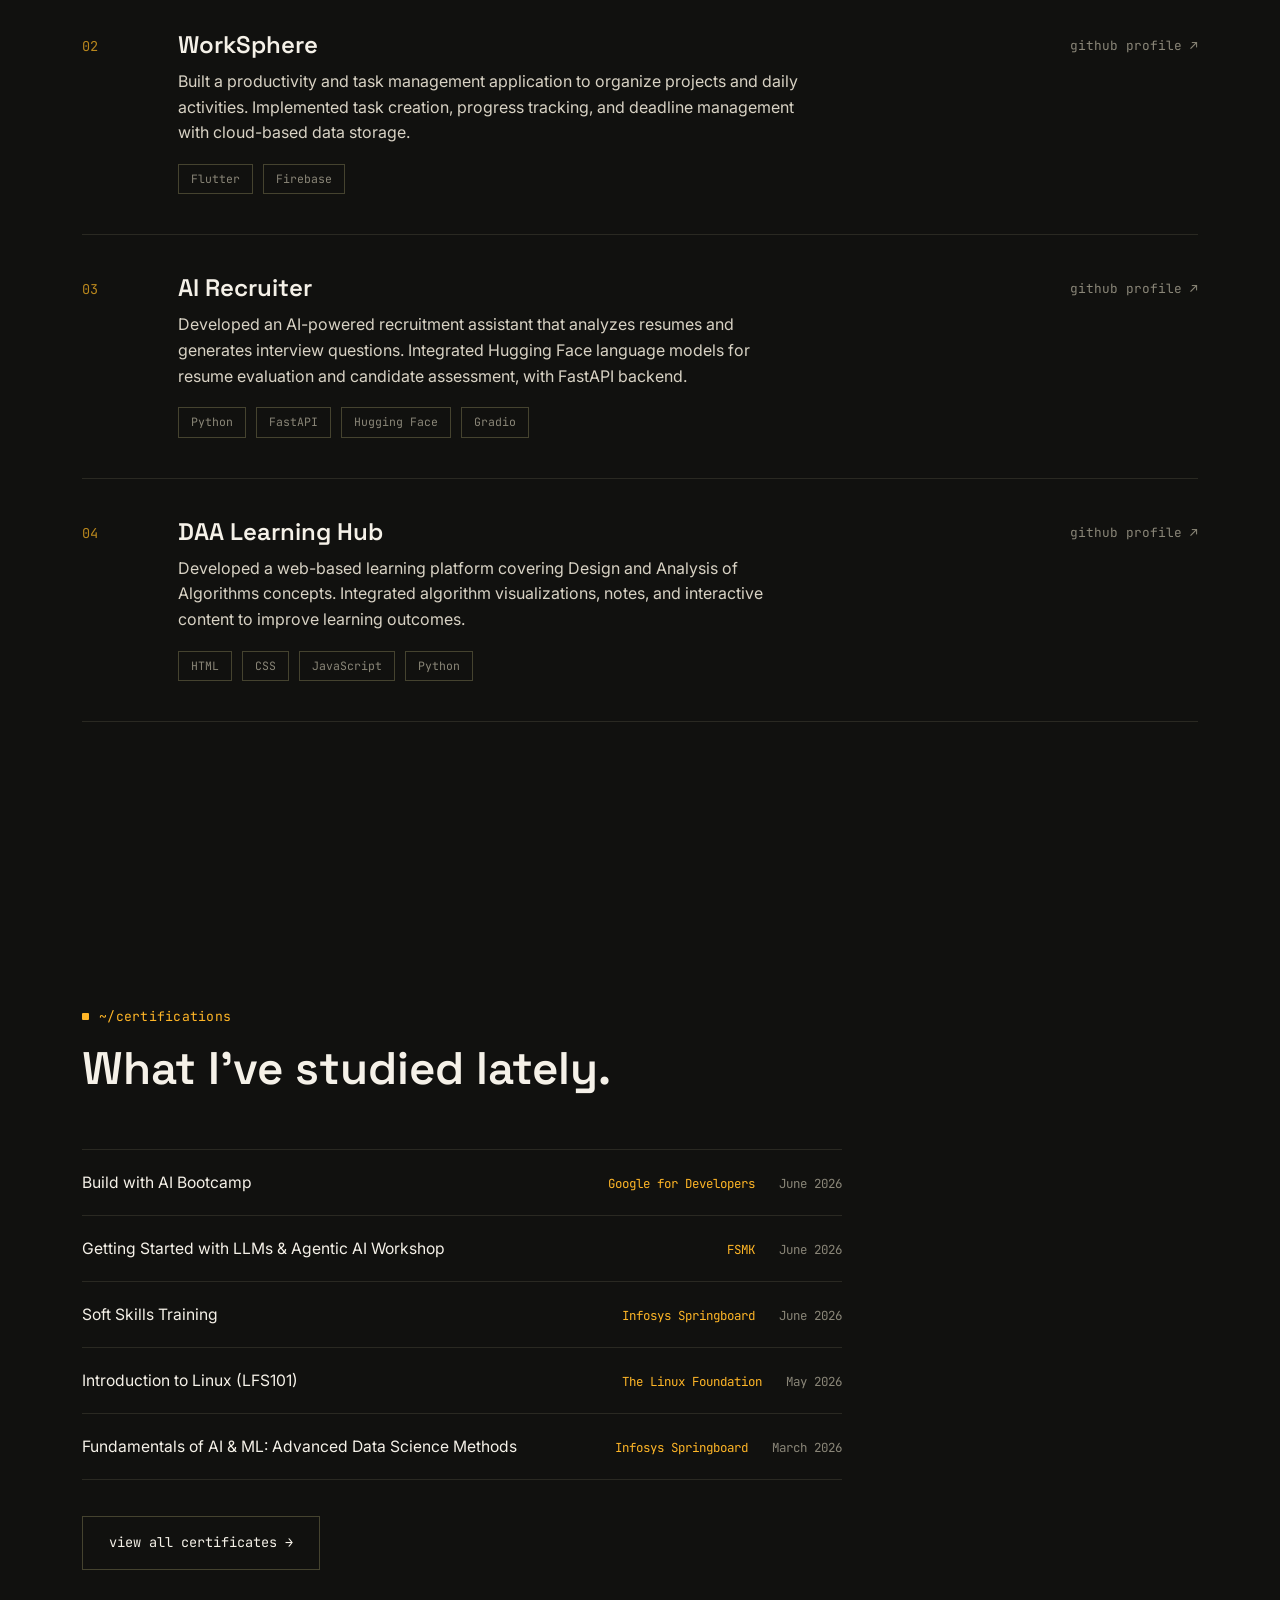
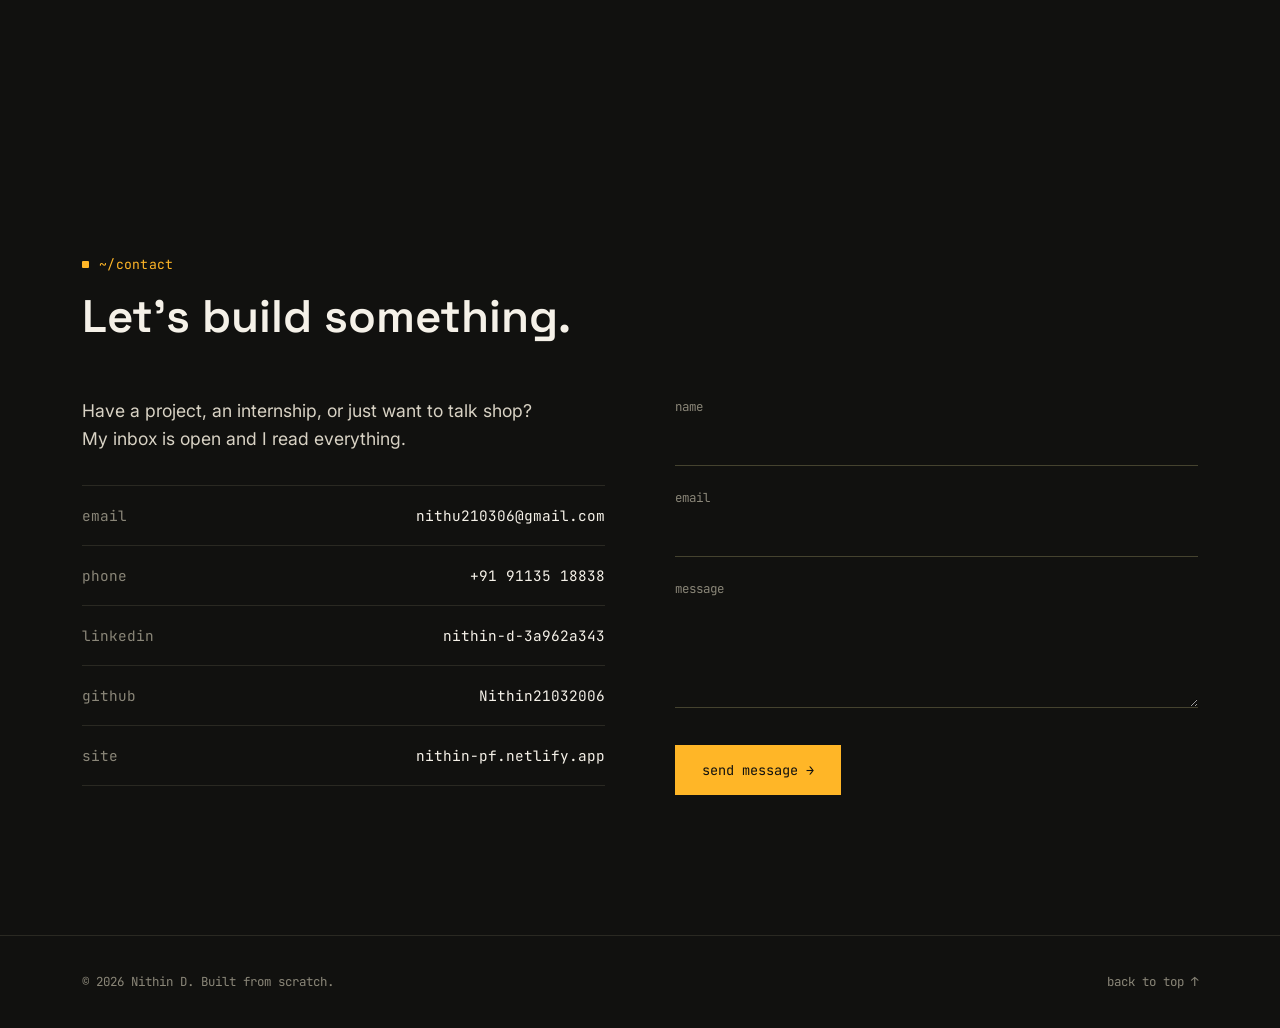
==== commit fb24a241: "Update portfolio with new resume, projects, skills, and certificate images" ====
--- a/index.html
+++ b/index.html
@@ -74,7 +74,7 @@
                 </div>
             </div>
             <div class="hero-meta">
-                <span><strong>CGPA</strong> 7.76 / 10</span>
+                <span><strong>CGPA</strong> 7.9 / 10</span>
                 <span><strong>Focus</strong> Web Dev · AI · Security</span>
                 <span><strong>Status</strong> Open to internships</span>
             </div>
@@ -91,32 +91,31 @@
             <div class="about-text reveal">
                 <p>
                     I'm pursuing a <strong>B.Tech in Computer Science Engineering</strong> at Sapthagiri NPS
-                    University (2024 – Present), with a CGPA of 7.76. Before that, I completed my Higher
+                    University (2024 – Present), with a CGPA of 7.9. Before that, I completed my Higher
                     Secondary education at Bhavan Bangalore Press School with 75%.
                 </p>
                 <p>
-                    My goal is to land an engineering role where I can apply what I know about electronics,
-                    robotics, and emerging technology — and keep learning while I contribute to something real.
+                    My goal is to secure a challenging engineering role where I can apply my knowledge in electronics,
+                    robotics, and emerging technologies while continuously learning, innovating, and contributing effectively to organizational growth.
                     I'm adaptable, a fast learner, and I'd rather ship a working prototype than talk about one.
                 </p>
                 <p>
-                    Outside of coursework, I build full projects end-to-end: from a college-discovery platform
-                    for KCET aspirants to a resource-booking system that cuts manual scheduling conflicts.
+                    Outside of coursework, I build full projects end-to-end: from cross-platform mobile apps to AI-powered recruitment tools and algorithmic learning platforms.
                 </p>
             </div>
             <div class="reveal">
                 <div class="stat-block">
                     <div class="stat-row">
-                        <span class="num">7.76</span>
+                        <span class="num">7.9</span>
                         <span class="label">CGPA<br>B.Tech CSE, 2024–Present</span>
                     </div>
                     <div class="stat-row">
                         <span class="num">4</span>
-                        <span class="label">Projects shipped<br>2025</span>
+                        <span class="label">Projects shipped<br>2025–26</span>
                     </div>
                     <div class="stat-row">
-                        <span class="num">5</span>
-                        <span class="label">Certifications<br>Cisco · ISRO</span>
+                        <span class="num">10</span>
+                        <span class="label">Certifications<br>Google · Linux · Cisco</span>
                     </div>
                 </div>
             </div>
@@ -131,31 +130,36 @@
         <h2 class="section-heading reveal">What I build with.</h2>
         <div class="skills-grid reveal">
             <div class="skill-col">
-                <h3>languages</h3>
+                <h3>languages &amp; frontend</h3>
                 <div class="skill-tag-list">
                     <div class="skill-tag-row"><span>Python</span><span class="lvl">proficient</span></div>
                     <div class="skill-tag-row"><span>Java</span><span class="lvl">proficient</span></div>
                     <div class="skill-tag-row"><span>JavaScript</span><span class="lvl">proficient</span></div>
                     <div class="skill-tag-row"><span>HTML / CSS</span><span class="lvl">proficient</span></div>
-                    <div class="skill-tag-row"><span>C</span><span class="lvl">working</span></div>
+                    <div class="skill-tag-row"><span>C / C++</span><span class="lvl">working</span></div>
                     <div class="skill-tag-row"><span>SQL</span><span class="lvl">working</span></div>
+                    <div class="skill-tag-row"><span>Flutter / Dart</span><span class="lvl">working</span></div>
                 </div>
             </div>
             <div class="skill-col">
-                <h3>tools</h3>
+                <h3>frameworks &amp; tools</h3>
                 <div class="skill-tag-list">
                     <div class="skill-tag-row"><span>VS Code</span><span class="lvl">daily</span></div>
-                    <div class="skill-tag-row"><span>GitHub</span><span class="lvl">daily</span></div>
-                    <div class="skill-tag-row"><span>Eclipse</span><span class="lvl">working</span></div>
+                    <div class="skill-tag-row"><span>Git &amp; GitHub</span><span class="lvl">daily</span></div>
+                    <div class="skill-tag-row"><span>Android Studio</span><span class="lvl">working</span></div>
+                    <div class="skill-tag-row"><span>IntelliJ IDEA</span><span class="lvl">working</span></div>
+                    <div class="skill-tag-row"><span>Arduino IDE</span><span class="lvl">working</span></div>
+                    <div class="skill-tag-row"><span>Pandas &amp; NumPy</span><span class="lvl">working</span></div>
                 </div>
             </div>
             <div class="skill-col">
-                <h3>working style</h3>
+                <h3>soft skills</h3>
                 <div class="skill-tag-list">
                     <div class="skill-tag-row"><span>Communication</span><span class="lvl">strong</span></div>
+                    <div class="skill-tag-row"><span>Adaptability</span><span class="lvl">strong</span></div>
                     <div class="skill-tag-row"><span>Problem solving</span><span class="lvl">strong</span></div>
                     <div class="skill-tag-row"><span>Team coordination</span><span class="lvl">strong</span></div>
-                    <div class="skill-tag-row"><span>Leadership</span><span class="lvl">developing</span></div>
+                    <div class="skill-tag-row"><span>Leadership</span><span class="lvl">strong</span></div>
                 </div>
             </div>
         </div>
@@ -172,10 +176,9 @@
             <div class="project-row reveal">
                 <span class="project-index">01</span>
                 <div class="project-body">
-                    <h3>Campus Quest</h3>
-                    <p>An interactive platform for students to search and explore colleges, shortlist
-                    preferences using browser storage, and simplify decision-making for KCET aspirants.</p>
-                    <div class="project-tags"><span>HTML</span><span>CSS</span><span>JavaScript</span></div>
+                    <h3>UniBridge</h3>
+                    <p>Developed a cross-platform mobile application to streamline campus communication and student services. Implemented user authentication, real-time data synchronization, and role-based access for students and administrators.</p>
+                    <div class="project-tags"><span>Flutter</span><span>Dart</span><span>Firebase</span></div>
                 </div>
                 <a href="https://github.com/Nithin21032006" target="_blank" rel="noopener" class="project-link">github profile ↗</a>
             </div>
@@ -183,10 +186,9 @@
             <div class="project-row reveal">
                 <span class="project-index">02</span>
                 <div class="project-body">
-                    <h3>College Resource Booking System</h3>
-                    <p>A web-based system for booking campus resources like labs, classrooms, and halls —
-                    reducing scheduling conflicts with real-time availability and booking validation.</p>
-                    <div class="project-tags"><span>Java</span></div>
+                    <h3>WorkSphere</h3>
+                    <p>Built a productivity and task management application to organize projects and daily activities. Implemented task creation, progress tracking, and deadline management with cloud-based data storage.</p>
+                    <div class="project-tags"><span>Flutter</span><span>Firebase</span></div>
                 </div>
                 <a href="https://github.com/Nithin21032006" target="_blank" rel="noopener" class="project-link">github profile ↗</a>
             </div>
@@ -194,10 +196,9 @@
             <div class="project-row reveal">
                 <span class="project-index">03</span>
                 <div class="project-body">
-                    <h3>T-Shirt Customizer</h3>
-                    <p>A web app for customizing t-shirts and jerseys with sizes, logos, names, and numbers —
-                    featuring drag, resize, and font-selection tools with full form validation.</p>
-                    <div class="project-tags"><span>HTML</span><span>CSS</span><span>JavaScript</span><span>SQL</span></div>
+                    <h3>AI Recruiter</h3>
+                    <p>Developed an AI-powered recruitment assistant that analyzes resumes and generates interview questions. Integrated Hugging Face language models for resume evaluation and candidate assessment, with FastAPI backend.</p>
+                    <div class="project-tags"><span>Python</span><span>FastAPI</span><span>Hugging Face</span><span>Gradio</span></div>
                 </div>
                 <a href="https://github.com/Nithin21032006" target="_blank" rel="noopener" class="project-link">github profile ↗</a>
             </div>
@@ -205,10 +206,9 @@
             <div class="project-row reveal">
                 <span class="project-index">04</span>
                 <div class="project-body">
-                    <h3>Oil Wise</h3>
-                    <p>A national digital platform educating users on healthy oil consumption, with
-                    personalized tracking, low-oil recipes, and community health challenges.</p>
-                    <div class="project-tags"><span>HTML</span><span>CSS</span><span>JavaScript</span></div>
+                    <h3>DAA Learning Hub</h3>
+                    <p>Developed a web-based learning platform covering Design and Analysis of Algorithms concepts. Integrated algorithm visualizations, notes, and interactive content to improve learning outcomes.</p>
+                    <div class="project-tags"><span>HTML</span><span>CSS</span><span>JavaScript</span><span>Python</span></div>
                 </div>
                 <a href="https://github.com/Nithin21032006" target="_blank" rel="noopener" class="project-link">github profile ↗</a>
             </div>
@@ -224,29 +224,29 @@
         <h2 class="section-heading reveal">What I've studied lately.</h2>
         <div class="cert-list reveal">
             <a href="certificates.html" class="cert-row">
-                <span>Introduction to Modern AI</span>
-                <span class="cert-issuer">Cisco</span>
-                <span class="cert-date">Nov 2025</span>
-            </a>
-            <a href="certificates.html" class="cert-row">
-                <span>Apply AI: Analyze Customer Reviews</span>
-                <span class="cert-issuer">Cisco</span>
-                <span class="cert-date">Dec 2025</span>
-            </a>
-            <a href="certificates.html" class="cert-row">
-                <span>Introduction to Cyber Security</span>
-                <span class="cert-issuer">Cisco</span>
-                <span class="cert-date">Dec 2025</span>
-            </a>
-            <a href="certificates.html" class="cert-row">
-                <span>Geo-Data Sharing and Cyber Security</span>
-                <span class="cert-issuer">ISRO</span>
-                <span class="cert-date">Dec 2024</span>
-            </a>
-            <a href="certificates.html" class="cert-row">
-                <span>Full Stack Development (30 Days)</span>
-                <span class="cert-issuer">Independent</span>
-                <span class="cert-date">Mar 2025</span>
+                <span>Build with AI Bootcamp</span>
+                <span class="cert-issuer">Google for Developers</span>
+                <span class="cert-date">June 2026</span>
+            </a>
+            <a href="certificates.html" class="cert-row">
+                <span>Getting Started with LLMs &amp; Agentic AI Workshop</span>
+                <span class="cert-issuer">FSMK</span>
+                <span class="cert-date">June 2026</span>
+            </a>
+            <a href="certificates.html" class="cert-row">
+                <span>Soft Skills Training</span>
+                <span class="cert-issuer">Infosys Springboard</span>
+                <span class="cert-date">June 2026</span>
+            </a>
+            <a href="certificates.html" class="cert-row">
+                <span>Introduction to Linux (LFS101)</span>
+                <span class="cert-issuer">The Linux Foundation</span>
+                <span class="cert-date">May 2026</span>
+            </a>
+            <a href="certificates.html" class="cert-row">
+                <span>Fundamentals of AI &amp; ML: Advanced Data Science Methods</span>
+                <span class="cert-issuer">Infosys Springboard</span>
+                <span class="cert-date">March 2026</span>
             </a>
         </div>
         <a href="certificates.html" class="btn btn-secondary cert-view-all reveal">view all certificates →</a>
